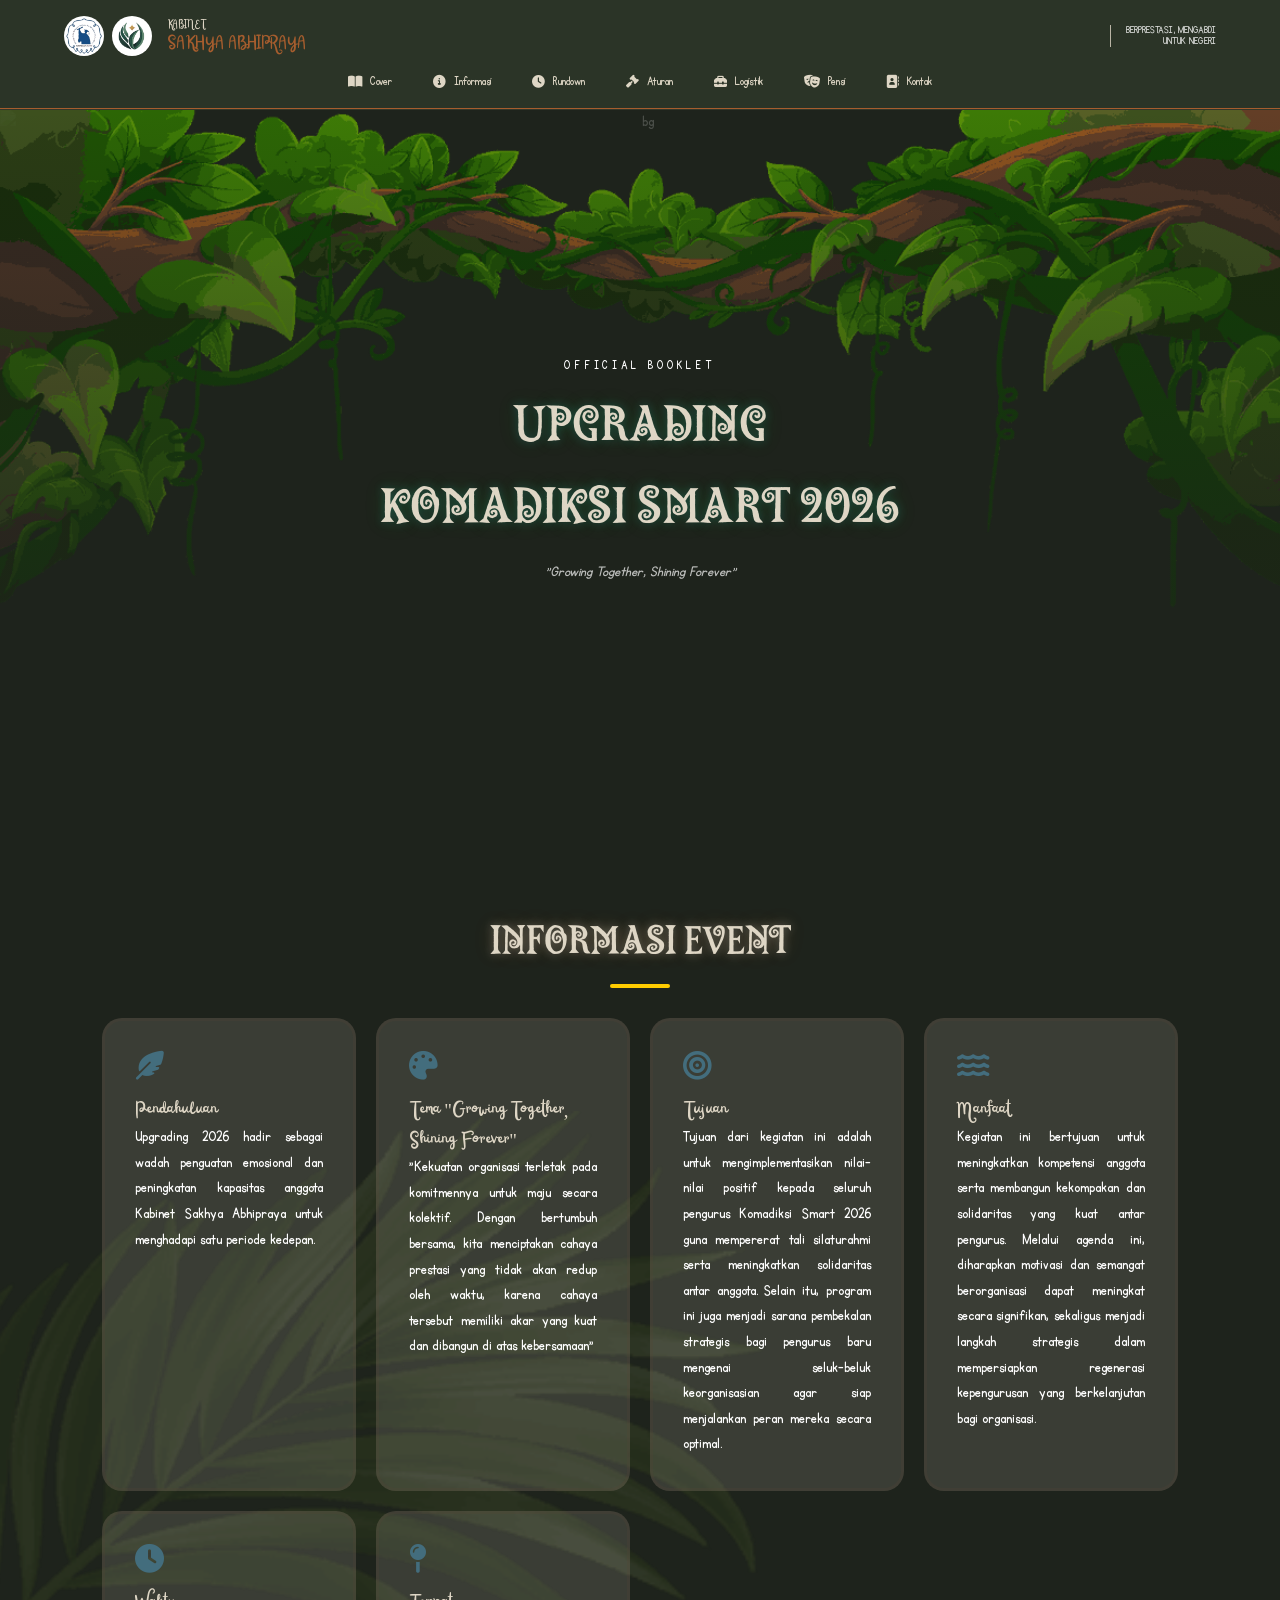
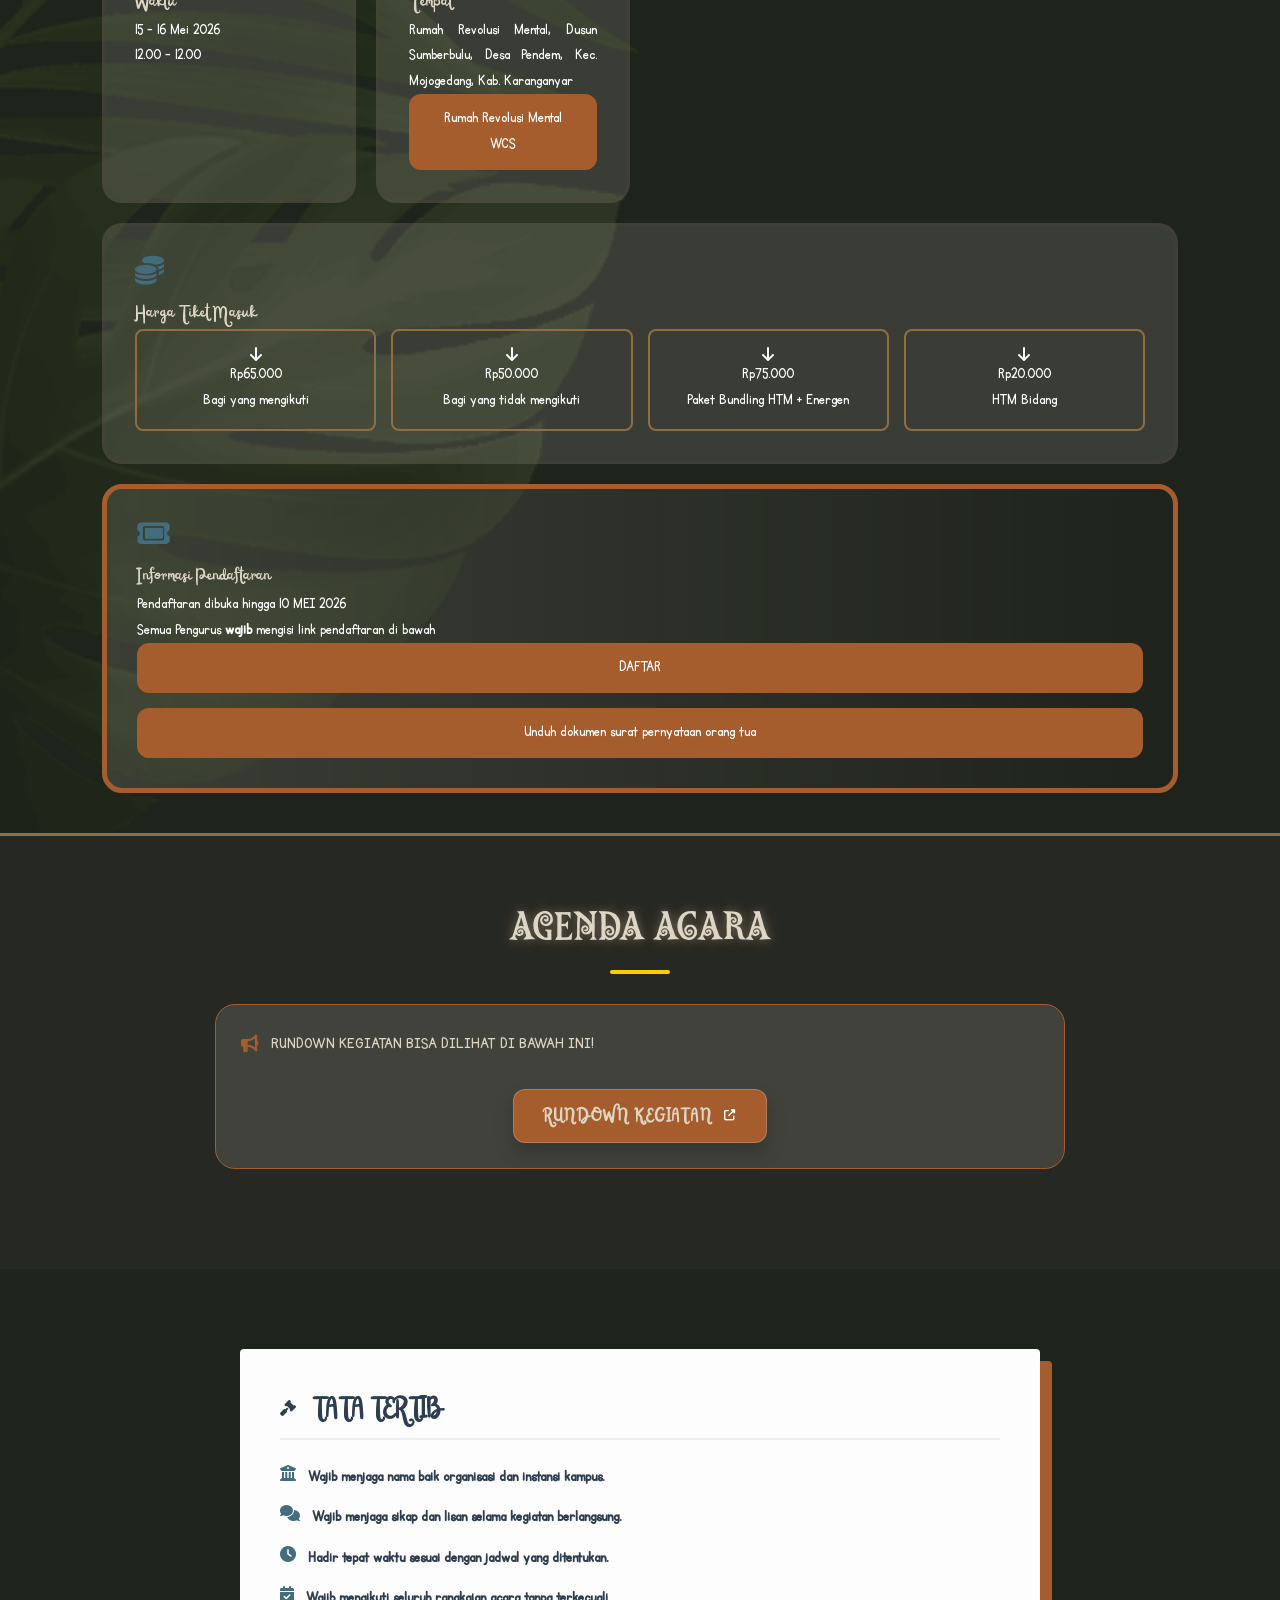
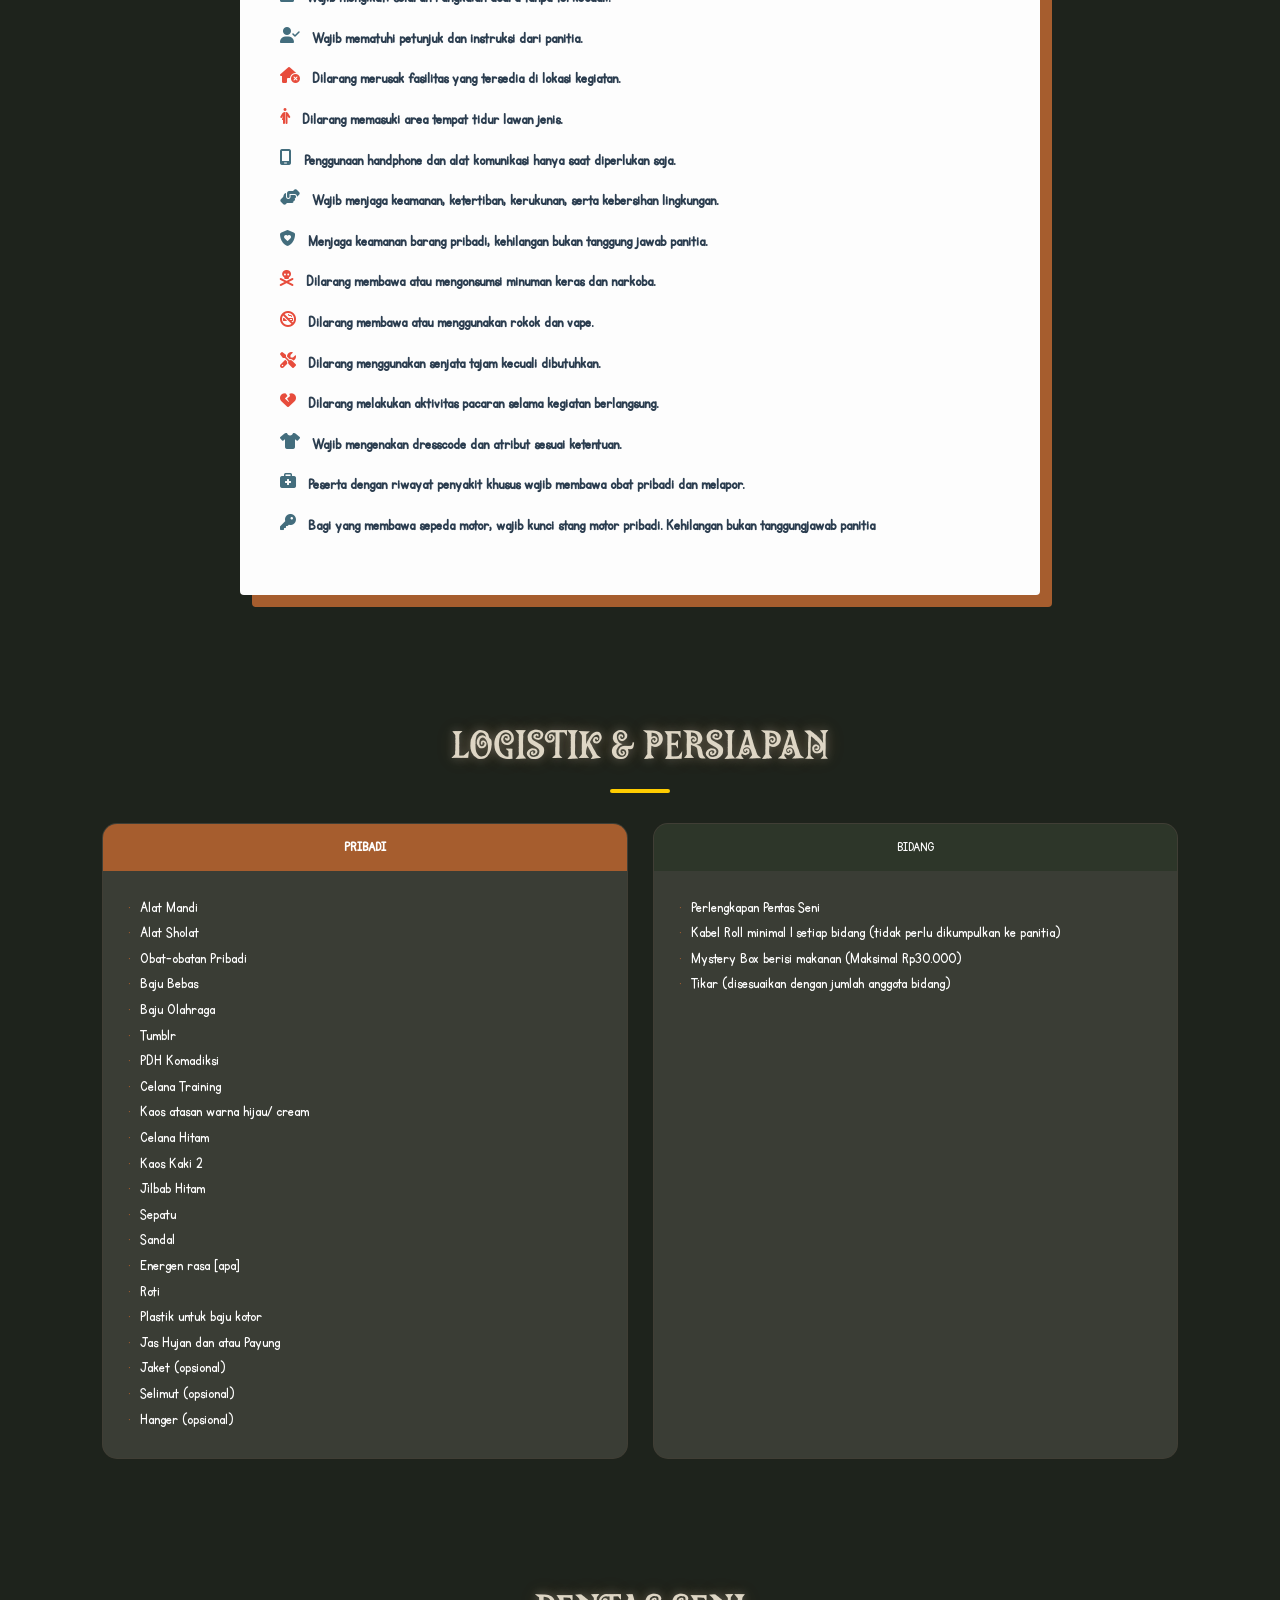
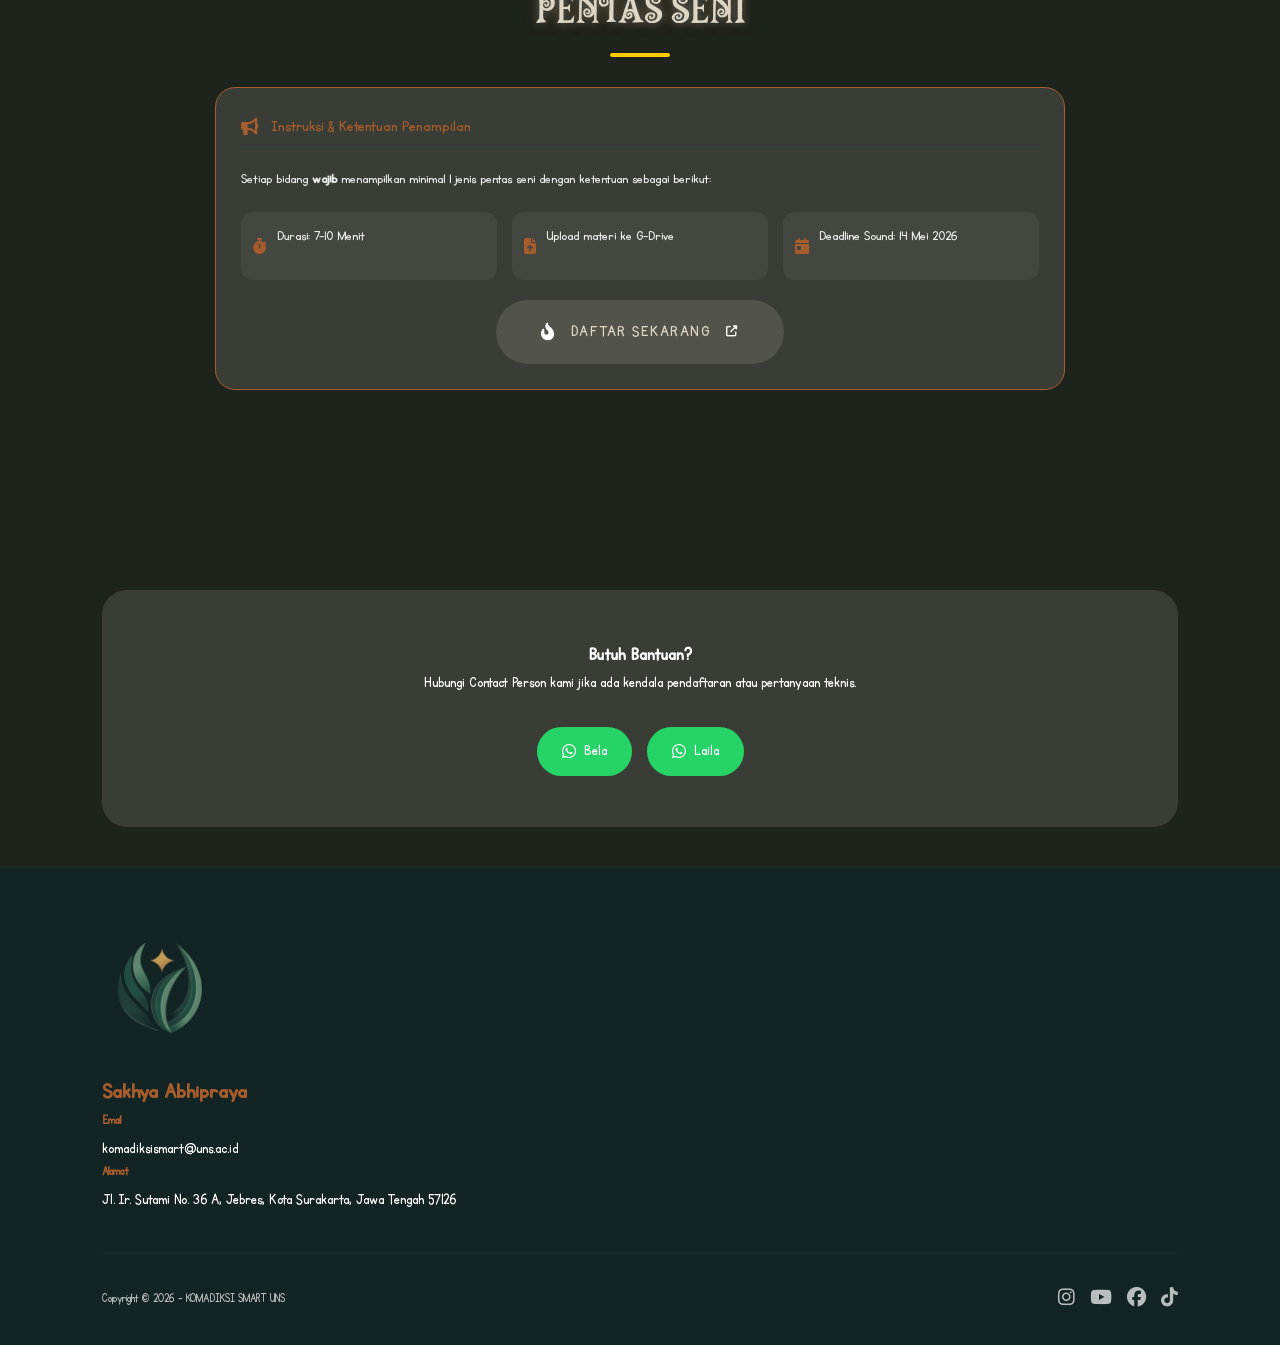
==== index.html @ c7251cd5 "fix flex" ====
<!DOCTYPE html>
<html lang="en">
<head>
    <meta charset="UTF-8">
    <meta name="viewport" content="width=device-width, initial-scale=1.0">
    <title>Upgrading Komadiksi 2026</title>
    <link rel="icon" type="image/png" href="img/SAKHYA PNG.png">
    <link rel="stylesheet" href="css/style.css">
    <link rel="stylesheet" href="https://cdnjs.cloudflare.com/ajax/libs/font-awesome/6.4.0/css/all.min.css">
</head>

<body>
<!-- NAVBAR -->
    <header class="navbar">
    <!-- HEADER -->
        <div class="header-container">
            <div class="brand-section">
                <div class="logos">
                    <img src="img/Logo_Komadiksi.png" alt="UNS" class="img-logo">
                    <img src="img/SAKHYA PNG.png" alt="Sakhya Abhipraya" class="img-logo">
                </div>
                <div class="brand-text">
                    <span class="label">KABINET</span>
                    <span class="kabinet-name">SAKHYA ABHIPRAYA</span>
                </div>
            </div>
            <div class="motto-section">
                BERPRESTASI, MENGABDI<br>UNTUK NEGERI
            </div>
        </div>
    <!-- SCROLLBAR -->
        <nav class="sub-menu">
            <div class="menu-container">
                <a href="#hero" class="menu-item"><i class="fa-solid fa-book-open"></i> <span>Cover</span></a>
                <a href="#tentang" class="menu-item"><i class="fa-solid fa-circle-info"></i> <span>Informasi</span></a>
                <a href="#rundown" class="menu-item"><i class="fa-solid fa-clock"></i> <span>Rundown</span></a>
                <a href="#tata-tertib" class="menu-item"><i class="fa-solid fa-gavel"></i> <span>Aturan</span></a>
                <a href="#perlengkapan" class="menu-item"><i class="fa-solid fa-toolbox"></i> <span>Logistik</span></a>
                <a href="#pentas-seni" class="menu-item"><i class="fa-solid fa-masks-theater"></i> <span>Pensi</span></a>
                <a href="#kontak" class="menu-item"><i class="fa-solid fa-address-book"></i> <span>Kontak</span></a>
            </div>
        </nav>
    </header>
<!-- MAIN -->
<main>
    <section id="hero" class="hero-section">
        <div class="hero-overlay"></div>
        <div class="element">
            <img src="img/download.png" alt="bg" class="hero-background">
            <img src="img/download-1.png" alt="bg" class="hero-background-pc">
            <img src="img/jungle_leaf.png" alt="Background" class="hero-bg leaf">
            <img src="img/bush.png" alt="Background" class="hero-bg bush-1">
            <img src="img/bush.png" alt="Background" class="hero-bg bush-2">
            <img src="img/leaf.png" alt="Background" class="hero-bg leaf-2">
            <img src="img/leaf.png" alt="Background" class="hero-bg leaf-3">
            <img src="img/red_mushroom.png" alt="Background" class="hero-bg mushroom-1">
            <img src="img/rock.png" alt="Background" class="hero-bg rock-1">
        </div>
        <div class="hero-text reveal">
            <p class="booklet-label">OFFICIAL BOOKLET</p>
            <h1><span class="highlight">UPGRADING</span><br>KOMADIKSI SMART 2026</h1>
            <p class="subtitle">"Growing Together, Shining Forever"</p>
        </div>
    </section>
        
        <section id="tentang" class="content-section reveal">
            <div class="content-element" >
                <img src="img/jungle_leaf.png" alt="Background" class="content-bg-leaf">
                <img src="img/leaf.png" alt="Background" class="content-bg">
                <img src="img/red_mushroom.png" alt="Background" class="content-bg-mushroom">
                <img src="img/bush.png" alt="Background" class="content-bg-bush-1">
                <img src="img/leaf_2.png" alt="Background" class="content-bg-leaf-2">
                <img src="img/bush.png" alt="Background" class="content-bg-bush-2">
                <img src="img/rock.png" alt="Background" class="content-bg-rock">
            </div>

            <div class="section-title">
                <h2>INFORMASI EVENT</h2>
                <div class="underline"></div>
            </div>
                    <div class="info-grid">
                        <div class="info-card reveal">
                            <i class="fa-solid fa-feather-pointed gold-icon"></i>
                            <h3>Pendahuluan</h3>
                            <p>Upgrading 2026 hadir sebagai wadah penguatan emosional dan peningkatan kapasitas anggota Kabinet Sakhya Abhipraya untuk menghadapi satu periode kedepan.</p>
                        </div>
                
                        <div class="info-card reveal">
                            <i class="fa-solid fa-palette gold-icon"></i>
                            <h3>Tema "Growing Together, Shining Forever"</h3>
                            <p>"Kekuatan organisasi terletak pada komitmennya untuk maju secara kolektif. Dengan bertumbuh bersama, kita menciptakan cahaya prestasi yang tidak akan redup oleh waktu, karena cahaya tersebut memiliki akar yang kuat dan dibangun di atas kebersamaan"</p>
                        </div>
                        <div class="info-card reveal">
                            <i class="fa-solid fa-bullseye gold-icon"></i>
                            <h3>Tujuan</h3>
                            <p>Tujuan dari kegiatan ini adalah untuk mengimplementasikan nilai-nilai positif kepada seluruh pengurus Komadiksi Smart 2026 guna mempererat tali silaturahmi serta meningkatkan solidaritas antar anggota. Selain itu, program ini juga menjadi sarana pembekalan strategis bagi pengurus baru mengenai seluk-beluk keorganisasian agar siap menjalankan peran mereka secara optimal.</p>
                        </div>
                        <div class="info-card reveal">
                            <i class="fa-solid fa-water gold-icon"></i>
                            <h3>Manfaat</h3>
                            <p>Kegiatan ini bertujuan untuk meningkatkan kompetensi anggota serta membangun kekompakan dan solidaritas yang kuat antar pengurus. Melalui agenda ini, diharapkan motivasi dan semangat berorganisasi dapat meningkat secara signifikan, sekaligus menjadi langkah strategis dalam mempersiapkan regenerasi kepengurusan yang berkelanjutan bagi organisasi.</p>
                        </div>
                        <div class="info-card reveal">
                            <div>
                                <i class="fa-solid fa-clock gold-icon"></i>
                                <h3>Waktu</h3>
                                <p>15 - 16 Mei 2026<br>12.00 - 12.00</p>
                            </div>
                        </div>
                        <div class="info-card reveal">
                                <i class="fa-solid fa-map-pin gold-icon"></i>
                                <h3>Tempat</h3>
                                <p>Rumah Revolusi Mental, Dusun Sumberbulu, Desa Pendem, Kec. Mojogedang, Kab. Karanganyar</p>
                                <a href="https://maps.app.goo.gl/DKRZ9A3sSgviP1bx6"  class="btn-action-small">Rumah Revolusi Mental WCS</a>
                        </div>
                        <div class="info-card full-width reveal">
                            <i class="fa-solid fa-coins gold-icon"></i>
                            <h3>Harga Tiket Masuk</h3>
                            <div class="sidebar-htm">
                                <div class="n-htm">
                                    <i class="fa-solid fa-arrow-down"></i>
                                    <p>Rp65.000</p>
                                    <p>Bagi yang mengikuti</p>
                                </div>
                                <div class="n-htm">
                                    <i class="fa-solid fa-arrow-down"></i>
                                    <p>Rp50.000</p>
                                    <p>Bagi yang tidak mengikuti</p>
                                </div>
                                <div class="n-htm">
                                    <i class="fa-solid fa-arrow-down"></i>
                                    <p>Rp75.000</p>
                                    <p>Paket Bundling HTM + Energen</p>
                                </div>
                                <div class="n-htm">
                                    <i class="fa-solid fa-arrow-down"></i>
                                    <p>Rp20.000</p>
                                    <p>HTM Bidang</p>
                                </div>
                            </div>
                        </div>
        
                        <div class="ticket-card info-card full-width reveal">
                            <div class="ticket-content-collumn">
                                <div class="n-items">
                                    <div class="item-content">
                                        <i class="fa-solid fa-ticket gold-icon"></i>
                                        <h3>Informasi Pendaftaran</h3>
                                    </div>
                                    <p>Pendaftaran dibuka hingga 10 MEI 2026<br>Semua Pengurus <strong>wajib</strong> mengisi link pendaftaran di bawah</p>
                                </div>
                                <div class="ticket-btn">
                                    <a href="https://forms.gle/Y3BvnCs7o3F5cPPj6" class="btn-action-small">DAFTAR</a>
                                    <a href="#" class="btn-action-small">Unduh dokumen surat pernyataan orang tua</a>
                                </div>
                            </div>
                        </div>
                    </div>
                </div>
        </section>
    
        <section id="rundown" class="rundown-section reveal">
            <div class="overlay-rundown"></div>
            <div class="section-title">
                <h2>AGENDA ACARA</h2>
                <div class="underline"></div>
            </div>
            <div class="notice-body">
                <div class="pensi-notice reveal">
                    <div class="notice-header">
                <i class="fa-solid fa-bullhorn"></i>
                <span>RUNDOWN KEGIATAN BISA DILIHAT DI BAWAH INI!</span>
            </div>
            <div class="notice-body">
                <div class="notice-grid-rundown">
                    <div class="rd-items">
                        <a href="rundown.html" class="btn-rd">
                            <span>RUNDOWN KEGIATAN</span>
                            <i class="fa-solid fa-up-right-from-square" style="font-size: 0.7rem;"></i>
                        </a>
                    </div>
                </div>
                </div>
            </div>
        </section>

        <section id="tata-tertib" class="content-section reveal">
            <div class="paper-block">
                <div class="paper-header">
                    <i class="fa-solid fa-gavel"></i>
                    <h2>TATA TERTIB</h2>
                </div>
                    <ul class="rules-list">
                        <li><i class="fa-solid fa-building-columns color-gold"></i> Wajib menjaga nama baik organisasi dan instansi kampus.</li>
                        <li><i class="fa-solid fa-comments color-gold"></i> Wajib menjaga sikap dan lisan selama kegiatan berlangsung.</li>
                        <li><i class="fa-solid fa-clock color-gold"></i> Hadir tepat waktu sesuai dengan jadwal yang ditentukan.</li>
                        <li><i class="fa-solid fa-calendar-check color-gold"></i> Wajib mengikuti seluruh rangkaian acara tanpa terkecuali.</li>
                        <li><i class="fa-solid fa-user-check color-gold"></i> Wajib mematuhi petunjuk dan instruksi dari panitia.</li>
                        <li><i class="fa-solid fa-house-circle-xmark color-red"></i> Dilarang merusak fasilitas yang tersedia di lokasi kegiatan.</li>
                        <li><i class="fa-solid fa-person-half-dress color-red"></i> Dilarang memasuki area tempat tidur lawan jenis.</li>
                        <li><i class="fa-solid fa-mobile-screen color-gold"></i> Penggunaan handphone dan alat komunikasi hanya saat diperlukan saja.</li>
                        <li><i class="fa-solid fa-handshake-angle color-gold"></i> Wajib menjaga keamanan, ketertiban, kerukunan, serta kebersihan lingkungan.</li>
                        <li><i class="fa-solid fa-shield-heart color-gold"></i> Menjaga keamanan barang pribadi, kehilangan bukan tanggung jawab panitia.</li>
                        <li><i class="fa-solid fa-skull-crossbones color-red"></i> Dilarang membawa atau mengonsumsi minuman keras dan narkoba.</li>
                        <li><i class="fa-solid fa-smoking-ban color-red"></i> Dilarang membawa atau menggunakan rokok dan vape.</li>
                        <li><i class="fa-solid fa-screwdriver-wrench color-red"></i> Dilarang menggunakan senjata tajam kecuali dibutuhkan.</li>
                        <li><i class="fa-solid fa-heart-crack color-red"></i> Dilarang melakukan aktivitas pacaran selama kegiatan berlangsung.</li>
                        <li><i class="fa-solid fa-shirt color-gold"></i> Wajib mengenakan dresscode dan atribut sesuai ketentuan.</li>
                        <li><i class="fa-solid fa-briefcase-medical color-gold"></i> Peserta dengan riwayat penyakit khusus wajib membawa obat pribadi dan melapor.</li>
                        <li><i class="fa-solid fa-key color-gold"></i> Bagi yang membawa sepeda motor, wajib kunci stang motor pribadi. Kehilangan bukan tanggungjawab panitia</li>
                    </ul>
                </div>
            </div>
        </section>
        
        <section id="perlengkapan" class="content-section reveal">
            <div class="section-title">
                <h2>LOGISTIK & PERSIAPAN</h2>
                <div class="underline"></div>
            </div>
                <div class="lock-content">
                    <div class="gear-grid">
                        <div class="gear-card reveal-left">
                            <div class="gear-tag private">PRIBADI</div>
                            <ul>
                                <li>Alat Mandi</li>
                                <li>Alat Sholat</li>
                                <li>Obat-obatan Pribadi</li>
                                <li>Baju Bebas</li>
                                <li>Baju Olahraga</li>
                                <li>Tumblr</li>
                                <li>PDH Komadiksi</li>
                                <li>Celana Training</li>
                                <li>Kaos atasan warna hijau/ cream</li>
                                <li>Celana Hitam</li>
                                <li>Kaos Kaki 2</li>
                                <li>Jilbab Hitam</li>
                                <li>Sepatu</li>
                                <li>Sandal</li>
                                <li>Energen rasa [apa]</li>
                                <li>Roti</li>
                                <li>Plastik untuk baju kotor</li>
                                <li>Jas Hujan dan atau Payung</li>
                                <li>Jaket (opsional)</li>
                                <li>Selimut (opsional)</li>
                                <li>Hanger (opsional)</li>
                            </ul>
                        </div>
                        <div class="gear-card reveal-right">
                            <div class="gear-tag field">BIDANG</div>
                            <ul>
                                <li>Perlengkapan Pentas Seni</li>
                                <li>Kabel Roll minimal 1 setiap bidang (tidak perlu dikumpulkan ke panitia)</li>
                                <li>Mystery Box berisi makanan (Maksimal Rp30.000)</li>
                                <li>Tikar (disesuaikan dengan jumlah anggota bidang)</li>
                            </ul>
                        </div>
                    </div>
                </div>
        </section>

        <section id="pentas-seni" class="pentas-seni reveal">
            <div class="section-title">
                <h2>PENTAS SENI</h2>
                <div class="underline"></div>
            </div>
            <div class="pensi-notice reveal">
            <div class="notice-header">
                <i class="fa-solid fa-bullhorn"></i>
                <span>Instruksi & Ketentuan Penampilan</span>
            </div>
            <div class="notice-body">
                <p>Setiap bidang <strong>wajib</strong> menampilkan minimal 1 jenis pentas seni dengan ketentuan sebagai berikut:</p>
                <div class="notice-grid">
                    <div class="n-item">
                        <i class="fa-solid fa-stopwatch"></i>
                        <p>Durasi: 7-10 Menit</p>
                    </div>
                    <div class="n-item">
                        <i class="fa-solid fa-file-arrow-up"></i>
                        <p>Upload materi ke G-Drive</p>
                    </div>
                    <div class="n-item">
                        <i class="fa-solid fa-calendar-day"></i>
                        <p>Deadline Sound: 14 Mei 2026</p>
                    </div>
                </div>
                <div class="slot">
                    <a href="pensi.html" class="btn-war">
                        <i class="fa-solid fa-fire-flame-curved"></i>
                        <span>DAFTAR SEKARANG</span>
                        <i class="fa-solid fa-up-right-from-square" style="font-size: 0.7rem;"></i>
                    </a>
                </div>
            </div>
        </div>
        </section>

        <section id="kontak" class="content-section reveal">
            <div class="contact-card-modern">
                <h3>Butuh Bantuan?</h3>
                <p>Hubungi Contact Person kami jika ada kendala pendaftaran atau pertanyaan teknis.</p>
                <div class="cp-group">
                    <a href="https://wa.me/6289527642600" class="cp-button"><i class="fa-brands fa-whatsapp"></i>Bela</a>
                    <a href="https://wa.me/6288232838474" class="cp-button"><i class="fa-brands fa-whatsapp"></i>Laila</a>
                </div>
            </div>
        </section>
    </main>

    <footer class="fatisda-footer">
        <div class="footer-top">
            <div class="footer-info">
                <div class="footer-brand">
                    <img src="img/SAKHYA PNG.png" alt="Logo" class="footer-logo">
                    <h2>Sakhya Abhipraya</h2>
                </div>
                <div class="footer-contact">
                    <div class="contact-item">
                        <h4>Email</h4>
                        <p>komadiksismart@uns.ac.id</p>
                    </div>
                    <div class="contact-item full-width">
                        <h4>Alamat</h4>
                        <p>Jl. Ir. Sutami No. 36 A, Jebres, Kota Surakarta, Jawa Tengah 57126</p>
                    </div>
                </div>
            </div>
            <div class="footer-map">
                <iframe src="https://www.google.com/maps/embed?pb=!1m18!1m12!1m3!1d3955.123456789!2d110.856!3d-7.558!2m3!1f0!2f0!3f0!3m2!1i1024!2i768!4f13.1!3m3!1m2!1s0x0%3A0x0!2zN8KwMzMnMjguOCJTIDExMMKwNTEnMjEuNiJF!5e0!3m2!1sen!2sid!4v123456789" width="100%" height="220" style="border:0;" allowfullscreen="" loading="lazy"></iframe>
            </div>
        </div>
        <div class="footer-bottom">
            <p>Copyright © 2026 - KOMADIKSI SMART UNS</p>
            <div class="social-links">
                <a href="https://www.instagram.com/komadiksismart/"><i class="fab fa-instagram"></i></a>
                <a href="https://www.youtube.com/@KOMADIKSISMARTUNS"><i class="fab fa-youtube"></i></a>
                <a href="https://web.facebook.com/komadiksiuns/?locale=id_ID&_rdc=1&_rdr#"><i class="fab fa-facebook"></i></a>
                <a href="https://www.tiktok.com/@komadiksiuns"><i class="fab fa-tiktok"></i></a>
            </div>
        </div>
    </footer>
    <script>
        document.addEventListener("DOMContentLoaded", function() {
            const observerOptions = { 
                threshold: 0.1,
                rootMargin: "0px 0px -100px 0px" // Animasi muncul sedikit sebelum elemen benar-benar terlihat
            };

            const observer = new IntersectionObserver((entries) => {
                entries.forEach(entry => {
                    if (entry.isIntersecting) {
                        entry.target.classList.add('active');
                    }
                });
            }, observerOptions);

            document.querySelectorAll('.reveal, .reveal-left, .reveal-right').forEach(el => {
                observer.observe(el);
            });

            const btnToggle = document.getElementById('toggle-rundown');
            const moreContent = document.getElementById('rundown-more');

            if (btnToggle && moreContent) {
                btnToggle.addEventListener('click', function() {
                    moreContent.classList.toggle('show');
                    this.classList.toggle('active');
                    const btnText = this.querySelector('span');
                    if (moreContent.classList.contains('show')) {
                        btnText.textContent = "Tampilkan Sedikit";
                    } else {
                        btnText.textContent = "Lihat Selengkapnya";
                    }
                });
            }

            document.querySelectorAll('.menu-item').forEach(anchor => {
                anchor.addEventListener('click', function(e) {
                    const href = this.getAttribute('href');
                    if (href.startsWith('#')) {
                        e.preventDefault();
                        const targetId = href.substring(1);
                        const targetElement = document.getElementById(targetId);
                        if (targetElement) {
                            window.scrollTo({
                                top: targetElement.offsetTop - 100,
                                behavior: 'smooth'
                            });
                        }
                    }
                });
            });

        });

        function startCountdowns() {
            // Ambil semua elemen yang punya class countdown-overlay
            const overlays = document.querySelectorAll('.countdown-overlay');

            overlays.forEach(overlay => {
                const targetDate = new Date(overlay.getAttribute('data-time')).getTime();
                const timerDisplay = overlay.querySelector('.timer-display');
                const content = overlay.parentElement.querySelector('.lock-content');

                const x = setInterval(function() {
                    const now = new Date().getTime();
                    const distance = targetDate - now;

                    // Perhitungan Waktu
                    const days = Math.floor(distance / (1000 * 60 * 60 * 24));
                    const hours = Math.floor((distance % (1000 * 60 * 60 * 24)) / (1000 * 60 * 60));
                    const minutes = Math.floor((distance % (1000 * 60 * 60)) / (1000 * 60));
                    const seconds = Math.floor((distance % (1000 * 60)) / 1000);

                    // Update tampilan teks
                    timerDisplay.innerHTML = `${days}h ${hours}j ${minutes}m ${seconds}d`;

                    // Jika waktu habis
                    if (distance < 0) {
                        clearInterval(x);
                        overlay.style.opacity = "0";
                        setTimeout(() => {
                            overlay.style.display = "none";
                            if(content) content.classList.remove('is-locked');
                        }, 500); // Efek transisi halus saat terbuka
                    }
                }, 1000);
            });
        }

        // Jalankan fungsi setelah halaman siap
        document.addEventListener('DOMContentLoaded', startCountdowns);
    </script>
</body>
</html>
---- css/style.css ----
/* --- GLOBAL STYLES --- */
@import url('https://fonts.googleapis.com/css2?family=Plus+Jakarta+Sans:wght@300;400;600;800&display=swap');

@font-face {
    font-family: 'Lambada';
    src: url('../font/Lambada/Lambada/Lambada.otf') format('opentype');
    font-weight: normal; font-style: normal; font-display: swap;
}
@font-face {
    font-family: 'Railey';
    src: url('../font/railey/Railey-PersonalUse.ttf') format('truetype');
    font-weight: normal; font-style: normal; font-display: swap;
}
@font-face {
    font-family: 'KG Primary';
    src: url('../font/kg_primary_penmanship/KGPrimaryPenmanship.ttf') format('truetype');
    font-weight: normal; font-style: normal; font-display: swap;
}

/* --- 2. GLOBAL VARIABLES --- */
:root {
    /* Colors from style.css */
    --primary: #2D3629;      
    --paper: #DED6C5;        
    --accent: #8E6E43;       
    --action: #436D7D;       
    --fire: #A65D2E;         
    --wood: #5C4033;         
    --dark: #1E231C;         
    --white: #ffffff;
    
    /* Typography */
    --font-heading: 'Railey', 'cursive';
    --font-logo: 'Lambada', serif;
    --font-body: 'KG Primary', sans-serif;
    
    /* Layout Patterns from style_1 */
    --glass: rgba(222, 214, 197, 0.15);
    --glass-border: rgba(92, 64, 51, 0.2);
    --hard-shadow: 4px 4px 0px rgba(0, 0, 0, 0.2);
    --transition: all 0.3s cubic-bezier(0.4, 0, 0.2, 1);
}

* { margin: 0; padding: 0; box-sizing: border-box; }
html { scroll-behavior: smooth; }
body {background-color: var(--dark);  color: var(--white); font-family: var(--font-body);  line-height: 1.6;  font-weight: normal; -webkit-font-smoothing: antialiased; -moz-osx-font-smoothing: grayscale;
}

/* --- NAVBAR --- */
.navbar { background: rgba(45, 54, 41, 0.95); backdrop-filter: blur(10px); border-bottom: 1px solid var(--glass-border); position: sticky; top: 0; z-index: 1000; }
.header-container { display: flex; justify-content: space-between; align-items: center; padding: 1rem 5%; padding-bottom: 0; }
.brand-section { display: flex; align-items: center; gap: 15px; }
.logos { display: flex; gap: 8px; }
.img-logo { height: 40px; border-radius: 50%; background: white; padding: 2px; }
.brand-text {display: flex; flex-direction: column; line-height: 1.3;}
.brand-text .label { font-size: 0.6rem; letter-spacing: 0px; color: var(--paper); display: block; font-family: var(--font-heading);}
.brand-text .kabinet-name { font-weight: normal; color: var(--fire); font-family: var(--font-heading);}
.motto-section { text-align: right; font-size: 0.7rem; border-left: 1px solid var(--paper); padding-left: 15px; opacity: 0.8; line-height: 1; }

/* SUB-MENU (SCROLLABLE CHIPS) */
.sub-menu { padding: 8px 0; border-bottom: 1px solid var(--fire) }
.menu-container { justify-content: center; display: flex; gap: 5px; overflow-x: auto; padding: 0 5%; scrollbar-width: none;}
.menu-container::-webkit-scrollbar { display: none; text-align: center; }
.menu-item { flex: 0 0 auto; text-decoration: none; color: var(--paper); font-size: 0.8rem; font-weight: normal; padding: 8px 18px; border-radius: 50px; display: flex; align-items: center; gap: 8px; transition: 0.3s; font-family: var(--font-body);}
.menu-item:hover {color: white; background-color: var(--action);}

/* --- RESPONSIVE FIX UNTUK MOBILE --- */
@media (max-width: 768px) {
    .header-container {padding: 0.5rem 4%;gap: 10px;}
    .img-logo {height: 30px;}
    .brand-text .label {font-size: 0.5rem; letter-spacing: 1px;}
    .brand-text .kabinet-name {font-size: 0.8rem;}
    .motto-section {font-size: 0.55rem; padding-left: 10px;}
    .sub-menu {padding: 5px 0;}
    .menu-item {padding: 6px 12px;font-size: 0.75rem;}
    .sub-menu {top: 20px;}
}


/* --- HERO --- */
.hero-section { height: 80vh; position: relative; display: flex; align-items: center; justify-content: center; text-align: center; overflow: hidden; }
.element { position: absolute; inset: 0; z-index: -6;}
.leaf { position: absolute; top: -0%; left: 0; width: 100%; height: 100%; object-fit: cover; object-position: center top; z-index: 1; opacity: 0.9; aspect-ratio: 9/16;}
.wood-1 {display: none;}
.bush-1 {display: none;}
.bush-2 {display: none;}
.leaf-2 {display: none;}
.leaf-3 {display: none;}
.wood-1 {display: none;}
.mushroom-1 {display: none;}
.rock-1 {display: none;}
.hero-background {display: none;}
.hero-background-pc {position: absolute; top: -0%; left: 0; width: 100%; height: 100%; object-fit: cover; object-position: center top; z-index: -100; opacity: 0.2;}
.hero-overlay { position: absolute; inset: 0; background: linear-gradient(to bottom, transparent, var(--dark) 100%); }
.booklet-label { color: var(--white); letter-spacing: 4px; font-size: 0.8rem; font-weight: normal;}
.hero-text h1 { font-size: 3.2rem; font-weight: normal; margin: 10px 0; font-family: var(--font-logo); color: var(--paper); text-shadow:  0 0 10px rgba(32, 165, 172, 0.3), 0 0 20px rgba(34, 158, 0, 0.2);  /* Cahaya luar warna emas */}
.highlight { color: var(--paper); }
.subtitle { font-style: italic; opacity: 0.7; }
@media (max-width: 768px) {
    .hero-text h1 { font-size: 1.2rem; font-weight: normal; margin: 10px 0; font-family: var(--font-logo); padding: 1rem; color: var(--paper); text-shadow:  0 0 10px rgba(32, 165, 172, 0.3), 0 0 20px rgba(34, 158, 0, 0.2); }
    .hero-bg { height: 40vh; top: 0%; }
    .hero-background-pc {opacity: 0%;}
    .hero-background { display: block; position: absolute; top: -0%; left: 0; width: 100%; height: 100%; object-fit: cover; object-position: center top; z-index: -100; opacity: 0.2;} 
    .bush-1 {display: block; position: absolute; left: 50%;top: 70%; width: 100%; height: auto; object-fit: cover; object-position: center bottom; z-index: -1; opacity: 0.9;}  
    .bush-2 {display: block; position: absolute; left: -50%;top: 60%; width: 100%; height: auto; object-fit: cover; object-position: center bottom; z-index: -1; opacity: 0.9;}  
    .leaf-2 {display: block; position: absolute; left: -50%;top: 20%; width: 100%; height: auto; object-fit: cover; object-position: center bottom; z-index: -1; opacity: 0.7;}  
    .leaf-3 {display: block; position: absolute; left: 50%;top: 30%; width: 100%; height: auto; object-fit: cover; object-position: center bottom; z-index: -1; opacity: 0.8; transform: scaleX(-1);}  
    .wood-1 {display: block; position: absolute; left: 50%;top: 30%; width: 100%; ; object-fit: cover; object-position: center bottom; z-index: 1; opacity: 1; transform: scaleX(-1) scale(2);}  
    .mushroom-1 {display: block; position: absolute; left: 30%; top: 70%; width: 100%;object-position: center bottom; z-index: 1; opacity: 1; transform: scaleX(-1) scale(0.3) ;}  
    .rock-1 {display: block; position: absolute; left: -20%;top: 66%; width: 100%; object-position: center bottom; z-index: -1; opacity: 1; transform: scaleX(-1) scale(0.3);}  
}

/* --- SECTIONS --- */
.content-section { padding: 80px 8% 40px; overflow: hidden;}
.section-title h2 { color: var(--paper); font-family: var(--font-logo); font-weight: normal; text-align: center; font-size: 2.5rem; margin-bottom: 10px; text-shadow:  0 0 10px rgba(255, 255, 255, 0.3), 0 0 20px rgba(223, 116, 9, 0.2)} 
.section-title {font-family: var(--font-logo); text-align: center; font-size: 1rem; margin-bottom: 10px; }   
.underline { width: 50px; height: 3px; background: var(--fire); margin: 10px auto; }

/* INFO GRID */
.content-bg {display: block; position: absolute; left: -50%;top: 40%; width: 100%; height: auto; object-fit: cover; object-position: center bottom; z-index: -1; opacity: 0.1;transform: scale(2);}
.content-bg-mushroom {display: none;}
.content-bg-bush-1 {display: none;}
.content-bg-rock {display: none;}
.content-bg-bush-2 {display: none;}
.content-bg-leaf {display: none;}
.content-bg-leaf-2 {display: none;}
.info-card p {text-align: justify;}
.info-grid h3 { color: var(--paper); font-family: var(--font-heading); font-weight: normal;}
.info-grid { display: grid; grid-template-columns: repeat(auto-fit, minmax(250px, 1fr)); gap: 20px; }
.info-card { background: var(--glass); padding: 30px; border-radius: 20px; border: 3px solid var(--glass-border); transition: 0.3s; }
.info-card:hover { border-color: var(--fire); transform: translateY(-5px); }
.gold-icon { color: var(--action); font-size: 1.8rem; margin-bottom: 15px; display: block; }
.ticket-card { background: linear-gradient(90deg, var(--glass), var(--dark)); border: 5px solid var(--fire); }
.ticket-content-value {margin-top: 2-px;}
.ticket-content { display: flex; justify-content: space-between; align-items: center; flex-wrap: wrap; gap: 20px; }
.ticket-btn {display: flex; flex-direction: column; gap: 15px;}
.full-width { grid-column: 1 / -1; }
.sidebar-htm {display: flex; flex-wrap: wrap; justify-content: center; gap: 15px; width: 100%;}
.n-htm {flex: 1 1 200px; display: flex; flex-direction: column; align-items: center; padding: 15px; border: 2px solid var(--accent); border-radius: 8px;}

@media (max-width: 768px) {
    .content-bg-leaf-2 {display: block; position: absolute; left: 0%;top: 3%; width: 100%; height: auto; object-fit: cover; object-position: center bottom; z-index: -1; opacity: 0.4; transform: scale(1.4) scaleX(-1);}
    .content-bg {transform: scale(3); top: 30%;}
    .content-bg-bush-2 {display: block; position: absolute; left: -30%;top: 74%; width: 100%; ; object-fit: cover; object-position: center bottom; z-index: -1; opacity: 0.2; transform: scaleX(1) scale(1.5);}
    .content-bg-bush-1 {display: block; position: absolute; left: 30%;top: 90%; width: 100%; ; object-fit: cover; object-position: center bottom; z-index: -1; opacity: 0.2; transform: scaleX(-1) scale(1.5);}
    .content-bg-mushroom {display: block; position: absolute; left: 40%;top: 60%; width: 100%; ; object-fit: cover; object-position: center bottom; z-index: -1; opacity: 0.1; transform: scaleX(-1) scale(1.5);}
}

/* Class saat aktif (dibuka via JS) */
.rundown-extended.show {max-height: 1500px; opacity: 1;}
.expand-btn-container {text-align: center; margin-top: 20px; position: relative; z-index: 5;}
.btn-expand {background: var(--glass); border: 1px solid var(--white); color: var(--white); padding: 10px 25px; border-radius: 50px; cursor: pointer; font-weight: 700; display: inline-flex; align-items: center; gap: 10px; transition: 0.3s;}
.btn-expand:hover {background: var(--fire);color: white; border-color: var(--fire);}

/* Sembunyikan konten tambahan */
.rundown-extended {max-height: 0; overflow: visible; max-height: 0.6s cubic-bezier(0.4, 0, 0.2, 1); opacity: 0;}

/* Animasi Ikon saat Terbuka */
.btn-expand i {transition: transform 0.4s;}
.btn-expand.active i {transform: rotate(180deg);}
.rundown-section { padding: 60px 8%; background:rgba(69, 65, 65, 0.2); border-top: 3px solid var(--accent); }
.timeline-wrapper { position: relative; max-width: 1500px; margin: 0 auto; padding-left: 30px; }
.timeline-wrapper::before { content: ''; position: absolute; left: 30px; top: 0; bottom: 0; width: 2px; background: var(--glass-border); }
.timeline-item { position: relative; padding-left: 4%; margin-bottom: 30px; }
.timeline-dot { position: absolute; left: -6px; top: 8px; width: 14px; height: 14px; background: var(--fire); border-radius: 50%; z-index: 2; border: 3px solid var(--dark);}
.timeline-content { background: var(--glass); padding: 20px; border-radius: 15px; border: 1px solid var(--glass-border); }
.time-tag { font-size: 0.75rem; background: var(--primary); padding: 4px 10px; border-radius: 5px; color: var(--paper); font-weight: normal; }
.dc { font-size: 0.75rem; background: var(--dark); padding: 4px 10px; border-radius: 5px; color: var(--paper); font-weight: normal; }
.pulse { box-shadow: 0 0 0 0 rgba(145, 133, 90, 0.7); animation: pulse 1.5s infinite; }
@keyframes pulse { 0% { box-shadow: 0 0 0 0 rgba(145, 133, 90, 0.7); } 70% { box-shadow: 0 0 0 10px rgba(145, 133, 90, 0); } 100% { box-shadow: 0 0 0 0 rgba(145, 133, 90, 0); } }

/* TATA TERTIB (PAPER STYLE) */
.paper-block { background: #fdfdfd; color: #2c3e50; padding: 40px; border-radius: 4px; box-shadow: 12px 12px 0px var(--fire); max-width: 800px; margin: 0 auto; }
.paper-header { display: flex; align-items: center; gap: 15px; border-bottom: 2px solid #eee; margin-bottom: 25px; padding-bottom: 10px; font-family: var(--font-heading);}
.rules-list { list-style: none; padding-left: 0; }
.rules-list li { margin-bottom: 15px; display: flex; gap: 12px; font-weight: 600; }
.color-gold { color: var(--action); }
.color-red { color: #e74c3c; }


/* PERLENGKAPAN */
.gear-grid { display: grid; grid-template-columns: 1fr 1fr; gap: 25px; }
.gear-card { background: var(--glass); border-radius: 15px; overflow: hidden; border: 1px solid var(--glass-border); }
.gear-tag { padding: 12px; text-align: center; font-weight: normal; font-size: 0.9rem; }
.private { background: var(--fire); color: white; font-weight: 900; }
.field { background: var(--primary); color: white; }
.gear-card ul { padding: 25px; list-style: none; }
.gear-card li::before { content: "•"; color: var(--fire); margin-right: 10px; font-weight: normal; }


/* PENSI (BENTO) */
.pentas-seni { padding: 80px 8%; }
.bento-grid { display: grid; grid-template-columns: repeat(auto-fit, minmax(280px, 1fr)); gap: 20px; }
.bento-item { background: var(--glass); backdrop-filter: blur(10px); border: 1px solid var(--glass-border); border-radius: 24px; padding: 30px; display: flex; flex-direction: column; justify-content: space-between; transition: 0.4s; }
.bento-item:hover { transform: translateY(-10px); border-color: var(--fire); background: rgba(255,255,255,0.12); }
.item-info h3 { font-size: 0.8rem; color: var(--paper); margin-bottom: 5px; }
.item-info h4 { font-size: 1.8rem; margin-bottom: 20px; }
.btn-action-small { background: var(--fire); color: white; text-decoration: none; padding: 12px 25px; border-radius: 12px; font-weight: normal; text-align: center; transition: 0.3s; display: inline-block; width: 100%;}
.btn-action-small:hover { background: white; color: var(--primary)}

/* --- PENSI NOTICE STYLING --- */
.pensi-notice {background: var(--glass); border: 1px solid var(--fire); border-radius: 20px; padding: 25px; margin: 0 auto 40px; max-width: 850px; text-align: left; backdrop-filter: blur(10px); }
.notice-header { display: flex; align-items: center; gap: 12px; color: var(--fire); font-weight: normal; font-size: 1.1rem; margin-bottom: 15px; border-bottom: 1px solid var(--glass-border); padding-bottom: 10px; }
.notice-body p {font-size: 0.95rem;margin-bottom: 20px; opacity: 0.9;}
.notice-body span {color: var(--paper);}
.notice-grid {display: grid; grid-template-columns: repeat(auto-fit, minmax(200px, 1fr)); gap: 15px; margin-bottom: 20px;}
.n-item { display: flex; align-items: center; gap: 10px; background: rgba(255, 255, 255, 0.05); padding: 12px; border-radius: 12px;}
.n-item i {color: var(--fire);}
.notice-footer {font-size: 0.85rem !important; font-style: italic; color: var(--paper); margin-bottom: 0 !important;}

/* Responsif Mobile */
@media (max-width: 600px) {
    .pensi-notice {padding: 20px;}
    .notice-grid {grid-template-columns: 1fr;}
}

/* --- MODERN & AGRESSIVE WAR SLOT BUTTON --- */
.expand-btn-container {text-align: center; padding: 30px 0; margin: 20px auto; position: relative; z-index: 5;}
.slot {display: flex; justify-content: center}
/* Tombol Call to Action Utama */
.btn-war { background: var(--glass); background-size: 200% auto; /* Untuk animasi gradasi jalan */ color: white; text-decoration: none; padding: 18px 45px; border-radius: 50px; font-weight: normal; display: inline-flex; align-items: center; gap: 15px; font-size: 1.1rem; text-transform: uppercase; letter-spacing: 1.5px}
.btn-war:hover { background: var(--fire);color: white; border-color: var(--fire);}

/* CONTACT */
.contact-card-modern { background: var(--glass); border: 1px solid var(--glass-border); border-radius: 25px; padding: 50px; text-align: center; }
.cp-group { display: flex; justify-content: center; gap: 15px; margin-top: 30px; flex-wrap: wrap; }
.cp-button { background: #25d366; color: white; text-decoration: none; padding: 12px 25px; border-radius: 50px; font-weight: normal; transition: 0.3s; display: flex; align-items: center; gap: 8px; }
.cp-button:hover { transform: scale(1.05); box-shadow: 0 5px 15px rgba(37,211,102,0.3); }

/* FOOTER */
.fatisda-footer { background: #122423; padding: 60px 8% 30px; border-top: 1px solid var(--glass-border); }
.footer-top { display: grid; grid-template-columns: 1.2fr 1fr; gap: 50px; margin-bottom: 40px; }
.footer-brand .footer-logo { height: 120px; margin-bottom: 15px; }
.footer-brand h2 { color: var(--fire); }
.footer-contact h4 { color: var(--fire); font-size: 0.8rem; margin-bottom: 5px; }
.footer-map iframe { border-radius: 15px; opacity: 0.8; }
.footer-bottom { border-top: 1px solid var(--glass-border); padding-top: 30px; display: flex; justify-content: space-between; align-items: center; font-size: 0.8rem; opacity: 0.7; }
.social-links { display: flex; gap: 15px; font-size: 1.2rem; }
.social-links a { color: white; }

/* ANIMATION CLASSES */
.reveal { opacity: 0; transform: translateY(30px); transition: 0.3s all ease; }
.reveal-left { opacity: 0; transform: translateX(-30px); transition: 1s all ease; }
.reveal-right { opacity: 0; transform: translateX(30px); transition: 1s all ease; }
.active { opacity: 1; transform: translate(0); }

@media (max-width: 768px) {
    .hero-text h1 { font-size: 2.2rem; }
    .footer-top, .gear-grid { grid-template-columns: 1fr; }
    .footer-bottom { flex-direction: column; gap: 20px; text-align: center; }
}

/* Container pembungkus agar konten di belakangnya bisa blur */
.lock-wrapper {
    overflow: hidden;
    border-radius: 20px;
}

/* Overlay Penutup */

.countdown-overlay {
    position: absolute;
    top: 0;
    left: 0;
    width: 100%;
    height: 100%;
    background:rgba(92, 64, 51, 0.2);
    backdrop-filter: blur(40px);
    opacity: 100%;
    border: var(--fire) solid 3px;
    border-radius: 20px;
    display: flex;
    flex-direction: column;
    justify-content: center;
    align-items: center;
    z-index: 100;
    color: var(--paper);
}

.lock-icon {
    font-size: 3rem;
    color: var(--fire);
    margin-bottom: 15px;
}

.timer-display {
    font-family: var(--font-logo); /* Gunakan font Lambada */
    font-size: 2.5rem;
    color: var(--paper);
    text-shadow: 0 0 50px var(--dark);
    letter-spacing: 2px;
}

/* Efek saat konten masih terkunci */
/* 
.lock-content.is-locked {
    pointer-events: none;
    user-select: none;
}

.lock-wrapper.is-locked {
    height: 300px; 
    overflow: hidden;
    display: flex;
    align-items: center;
    justify-content: center;
} */

/* Saat kunci terbuka (lewat JavaScript) */

/* .lock-wrapper:not(.is-locked) {
    height: auto;
    padding-bottom: 50px;
}*/
/* Container Utama */
.notice-grid-rundown {
    display: flex;
    justify-content: center;
    margin-top: 20px;
}

/* Base Style Tombol Rundown */
.btn-rd {
    position: relative;
    display: inline-flex;
    align-items: center;
    gap: 12px;
    padding: 14px 30px;
    
    /* Background: Biru khas Komadiksi dengan gradasi halus */
    background: var(--fire);
    color: #ffffff !important;
    
    text-decoration: none;
    font-family: var(--font-heading);
    font-weight: 600;
    font-size: 0.95rem;
    letter-spacing: 1.2px;
    text-transform: uppercase;
    
    border-radius: 12px; /* Border sedikit kotak tapi tumpul (Modern Look) */
    border: 1px solid rgba(255, 255, 255, 0.2);
    
    /* Efek Bayangan */
    box-shadow: 0 10px 20px rgba(0, 0, 0, 0.2);
    transition: all 0.4s cubic-bezier(0.175, 0.885, 0.32, 1.275);
    overflow: hidden;
    cursor: pointer;
}

/* Efek "Glow" di belakang tombol */
.btn-rd::before {
    content: '';
    position: absolute;
    top: 0;
    left: -100%;
    width: 100%;
    height: 100%;
    background: var(--white);
    transition: 0.5s;
}

/* Hover State */
.btn-rd:hover {
    transform: translateY(-5px) scale(1.02);

    box-shadow: 0 15px 30px rgba(10, 56, 9, 0.4);
    border-color: var(--paper); /* Aksen Kuning saat hover */
    color: var(--action) !important;
}

.btn-rd:hover::before {
    left: 100%;
}

/* Animasi Ikon */
.btn-rd i {
    font-size: 0.85rem;
    transition: transform 0.3s ease;
}

.btn-rd:hover i {
    transform: translate(3px, -3px); /* Ikon melompat keluar */
}

/* Aktif/Klik */
.btn-rd:active {
    transform: translateY(0) scale(0.98);
}

.underline {
    width: 60px;
    height: 4px;
    background: #ffcc00;
    margin: 0 auto 30px;
    border-radius: 2px;
}
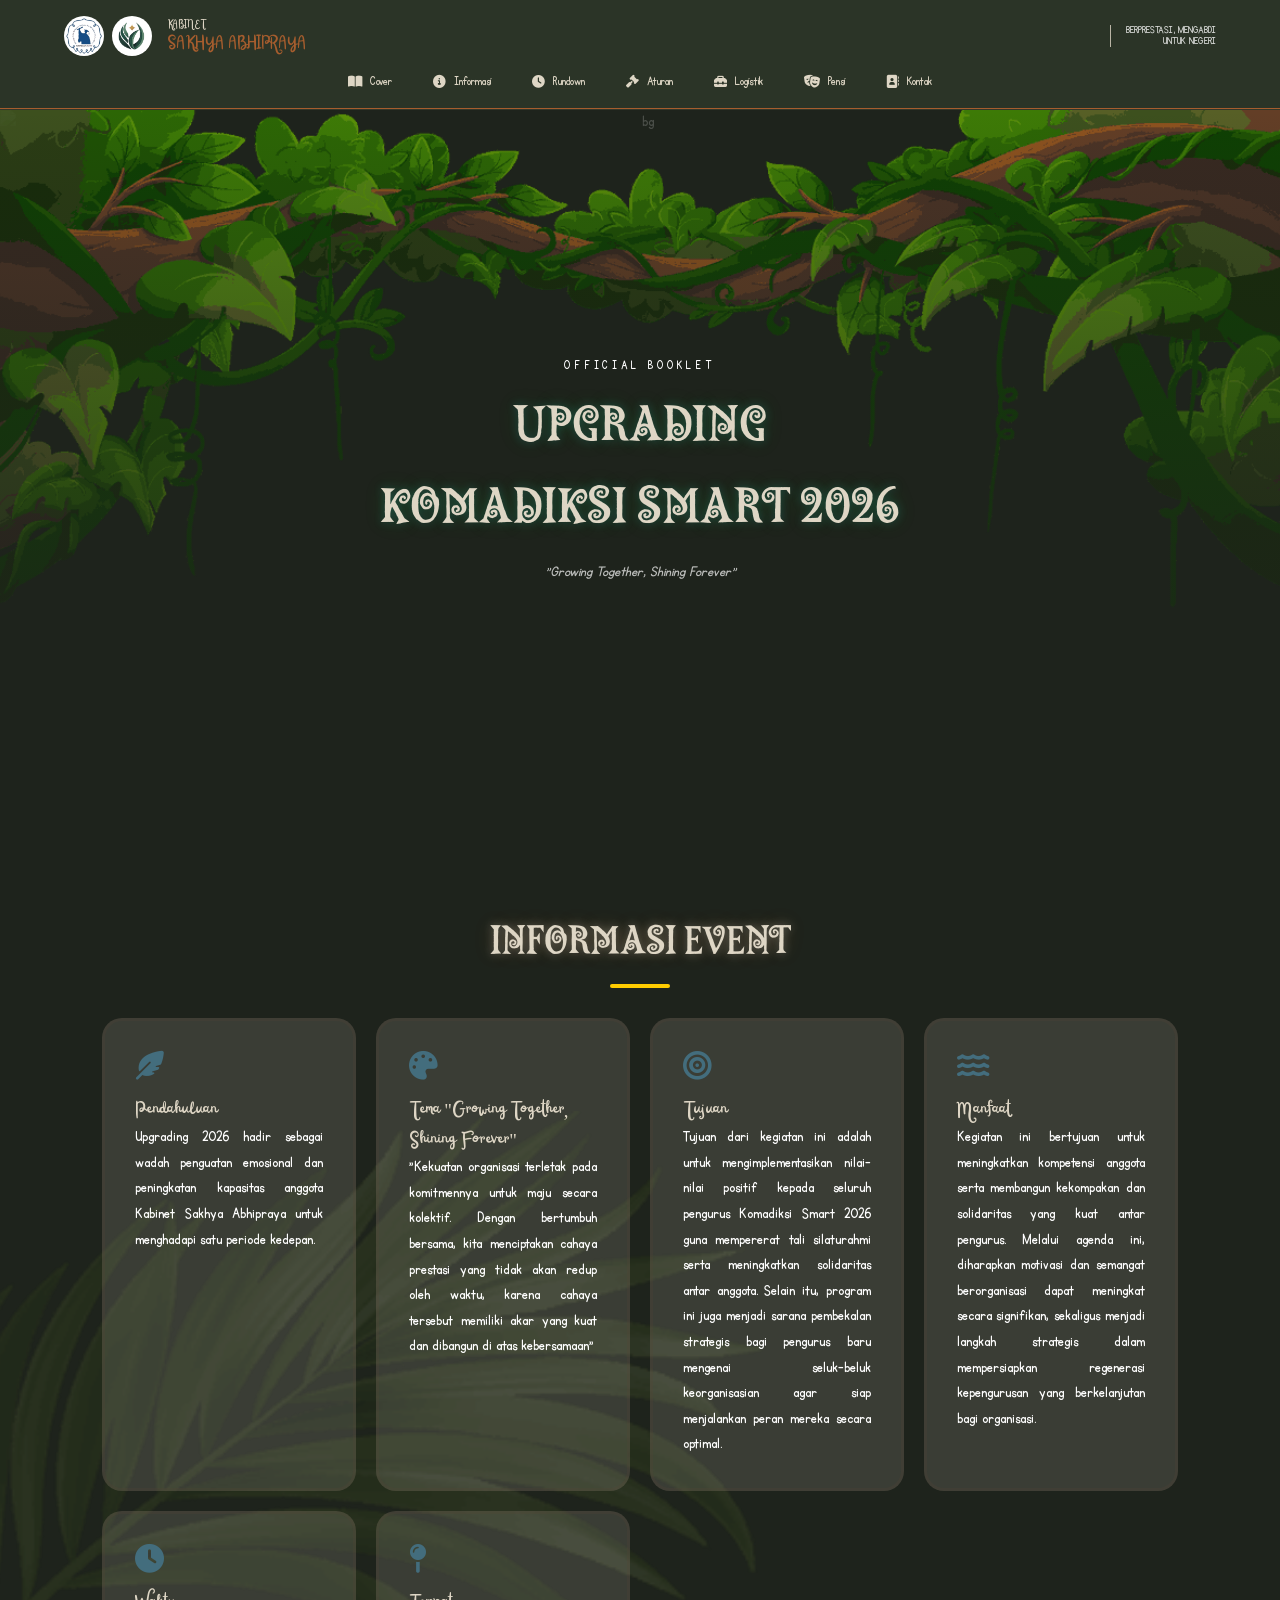
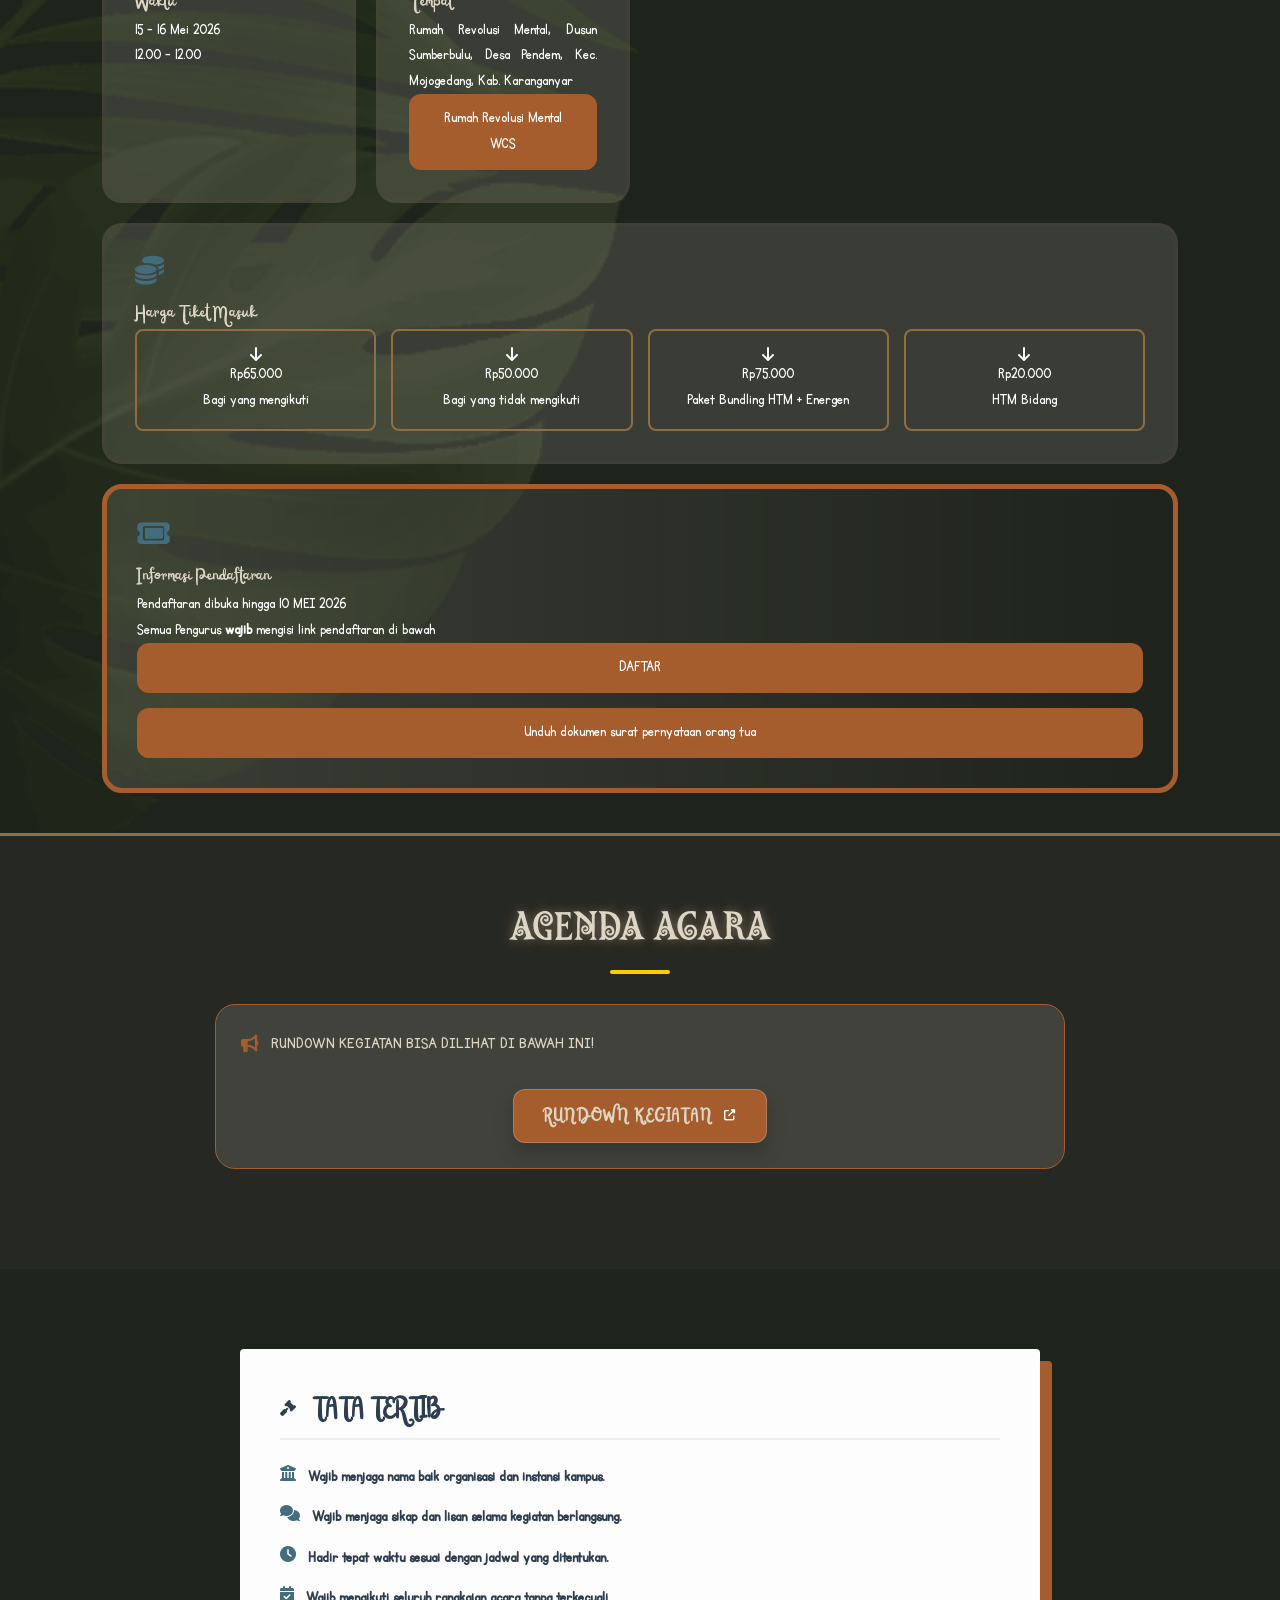
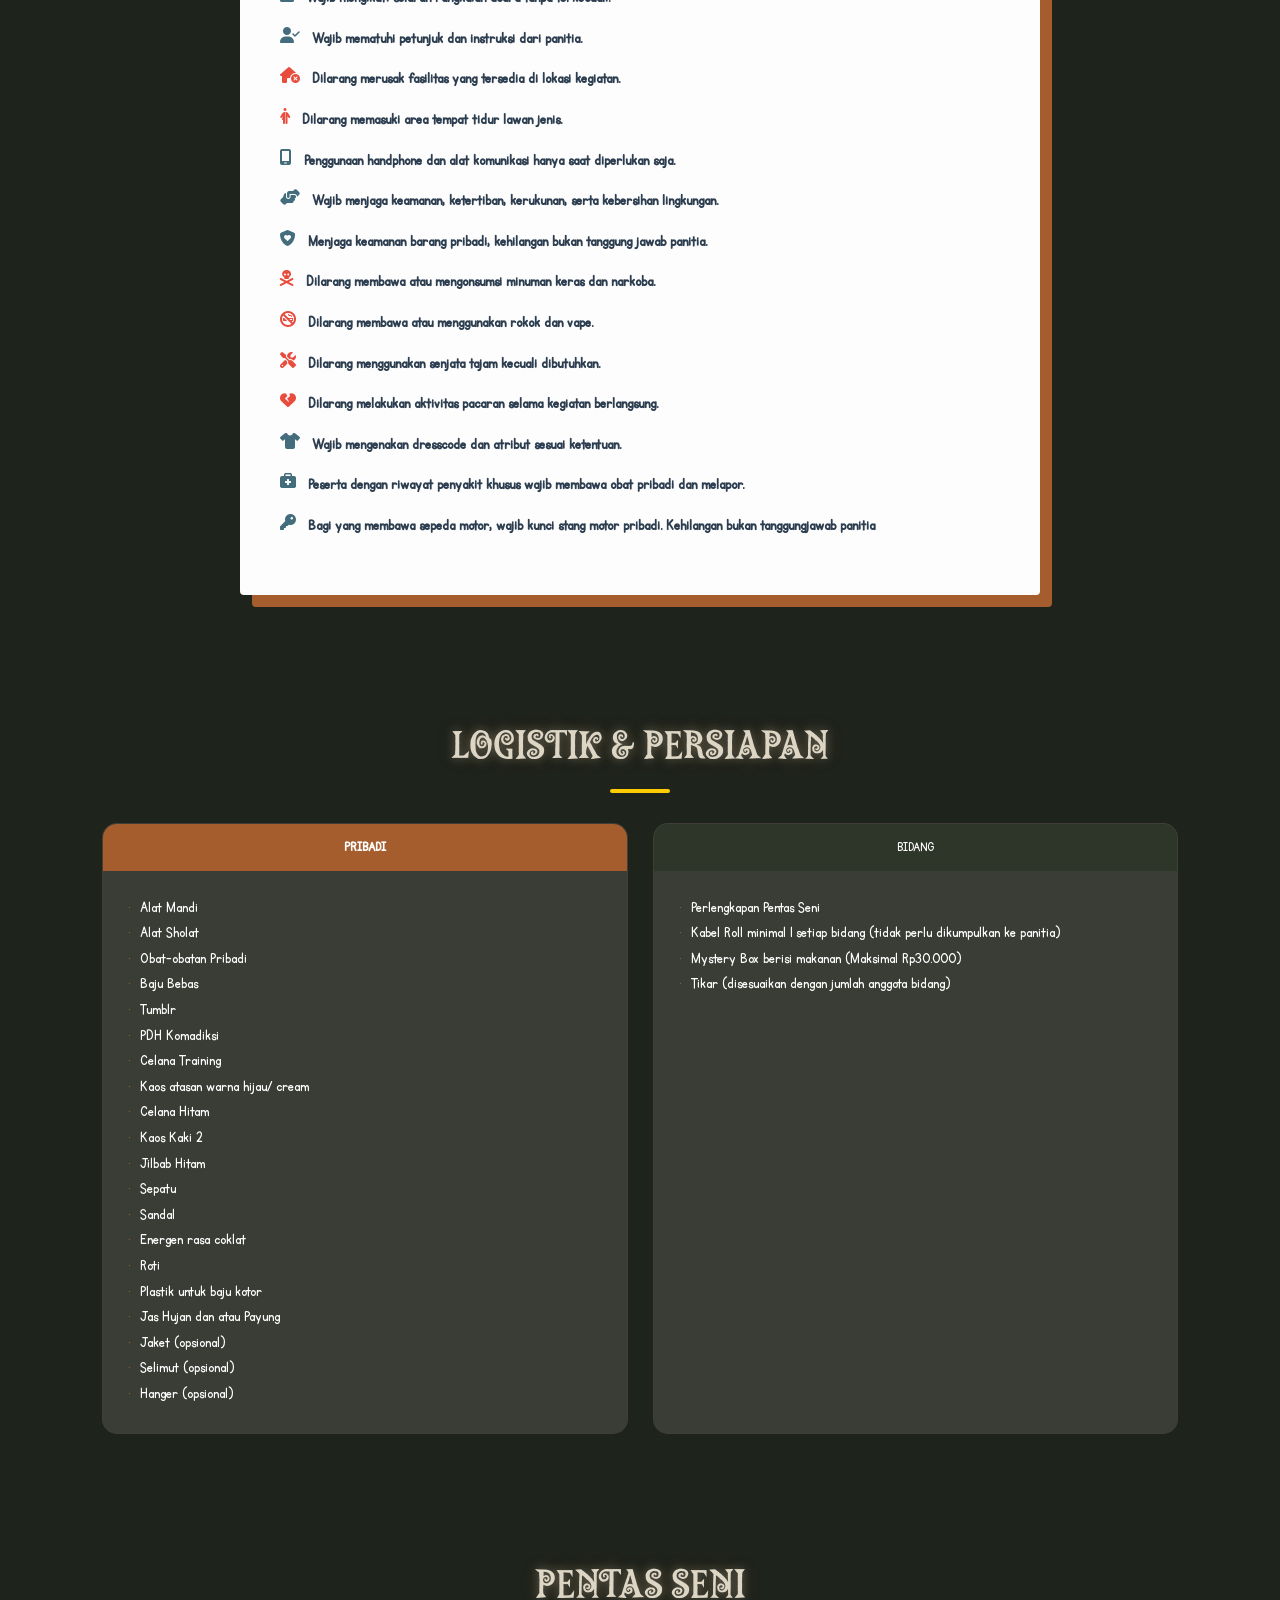
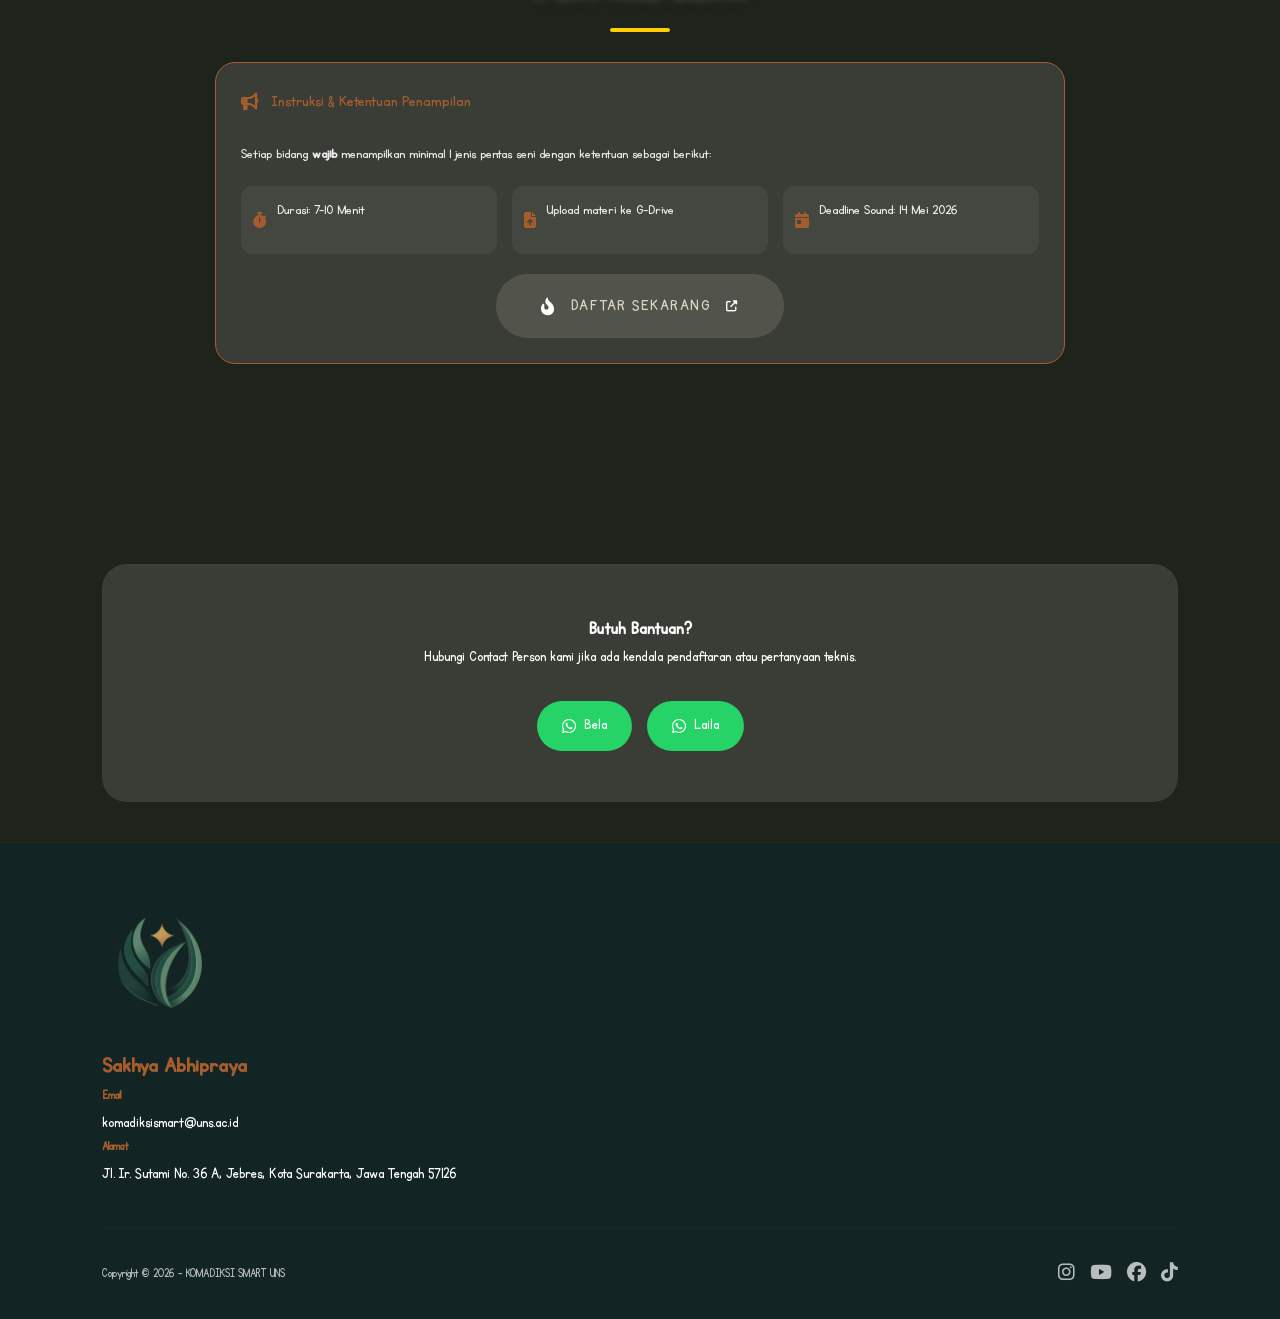
==== commit 2d3f859a: "daftar peserta" ====
--- a/index.html
+++ b/index.html
@@ -151,7 +151,7 @@
                                 </div>
                                 <div class="ticket-btn">
                                     <a href="https://forms.gle/Y3BvnCs7o3F5cPPj6" class="btn-action-small">DAFTAR</a>
-                                    <a href="#" class="btn-action-small">Unduh dokumen surat pernyataan orang tua</a>
+                                    <a href="https://drive.google.com/drive/folders/1vJq7Zr3sLzpMCgMybBn4jUTNfomdTYVT" class="btn-action-small">Unduh dokumen surat pernyataan orang tua</a>
                                 </div>
                             </div>
                         </div>
@@ -227,7 +227,6 @@
                                 <li>Alat Sholat</li>
                                 <li>Obat-obatan Pribadi</li>
                                 <li>Baju Bebas</li>
-                                <li>Baju Olahraga</li>
                                 <li>Tumblr</li>
                                 <li>PDH Komadiksi</li>
                                 <li>Celana Training</li>
@@ -237,7 +236,7 @@
                                 <li>Jilbab Hitam</li>
                                 <li>Sepatu</li>
                                 <li>Sandal</li>
-                                <li>Energen rasa [apa]</li>
+                                <li>Energen rasa coklat</li>
                                 <li>Roti</li>
                                 <li>Plastik untuk baju kotor</li>
                                 <li>Jas Hujan dan atau Payung</li>
@@ -391,7 +390,7 @@
                     }
                 });
             });
-
+//
         });
 
         function startCountdowns() {
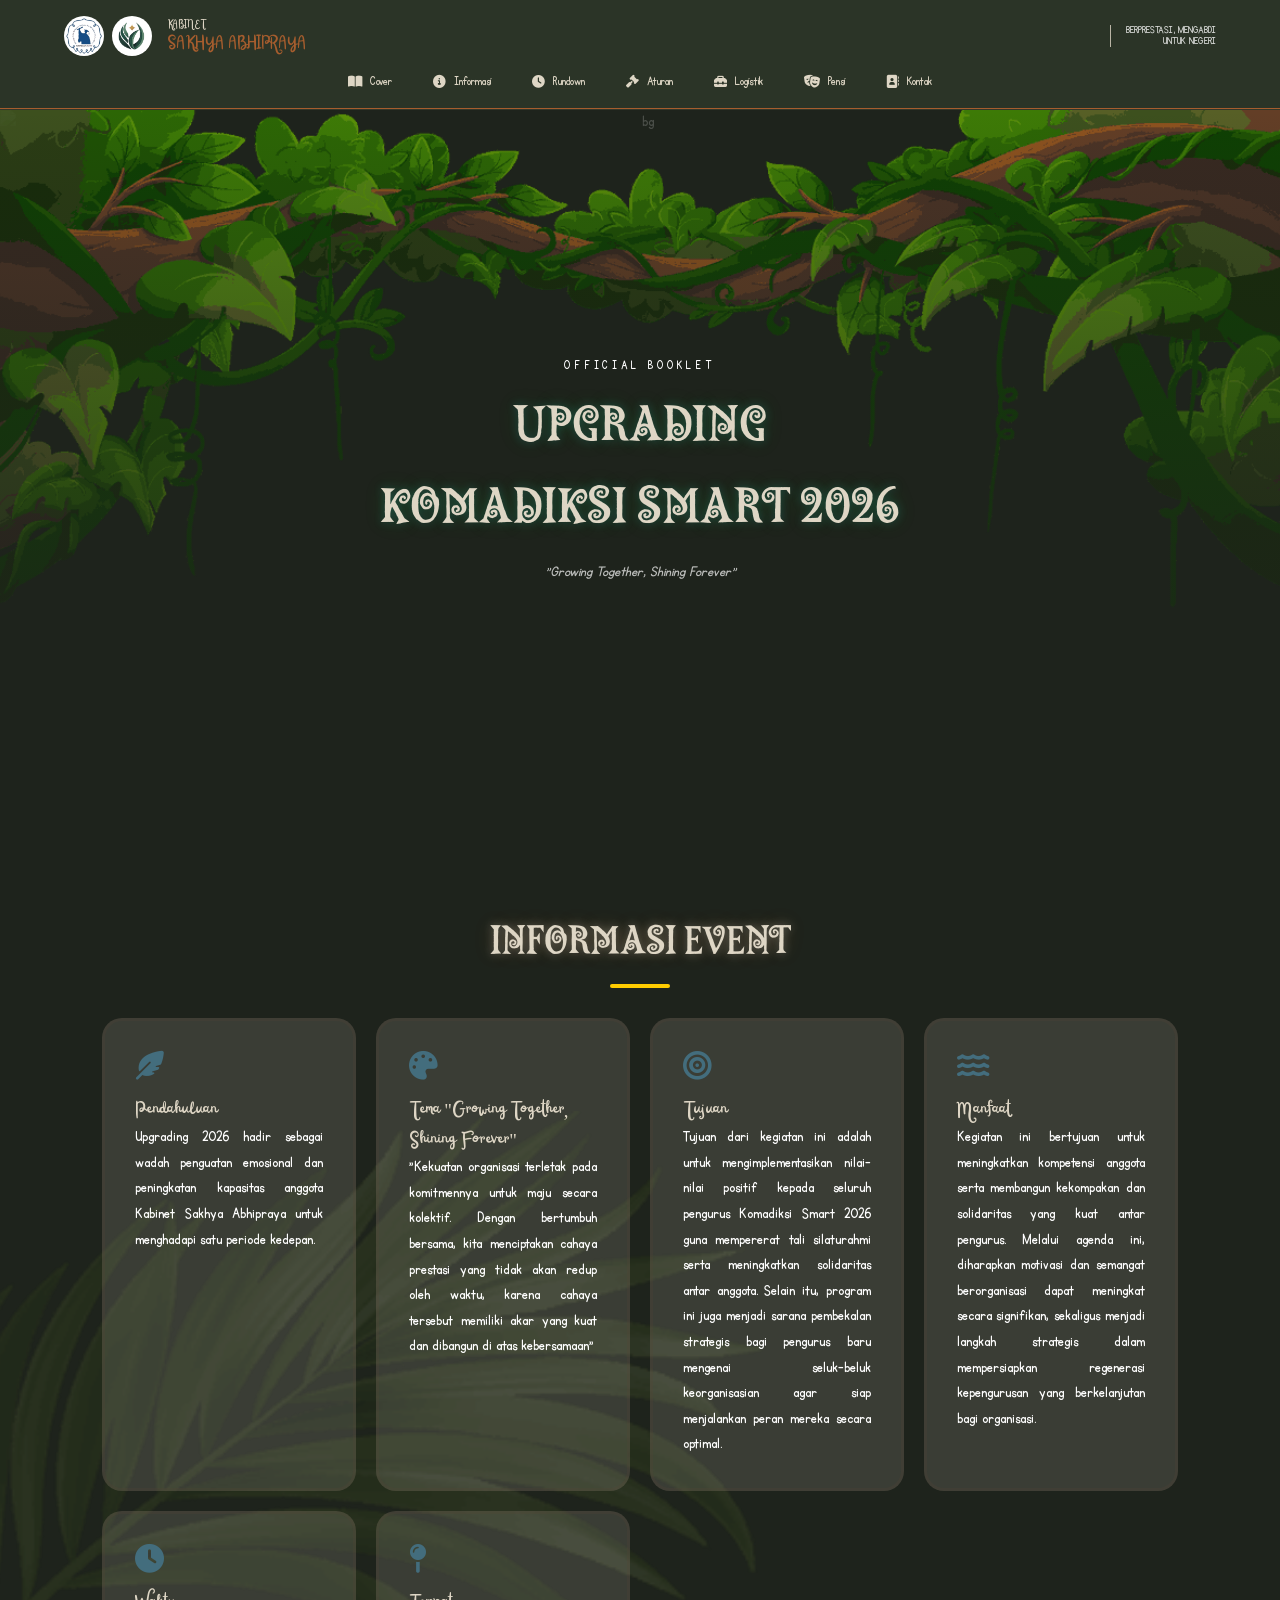
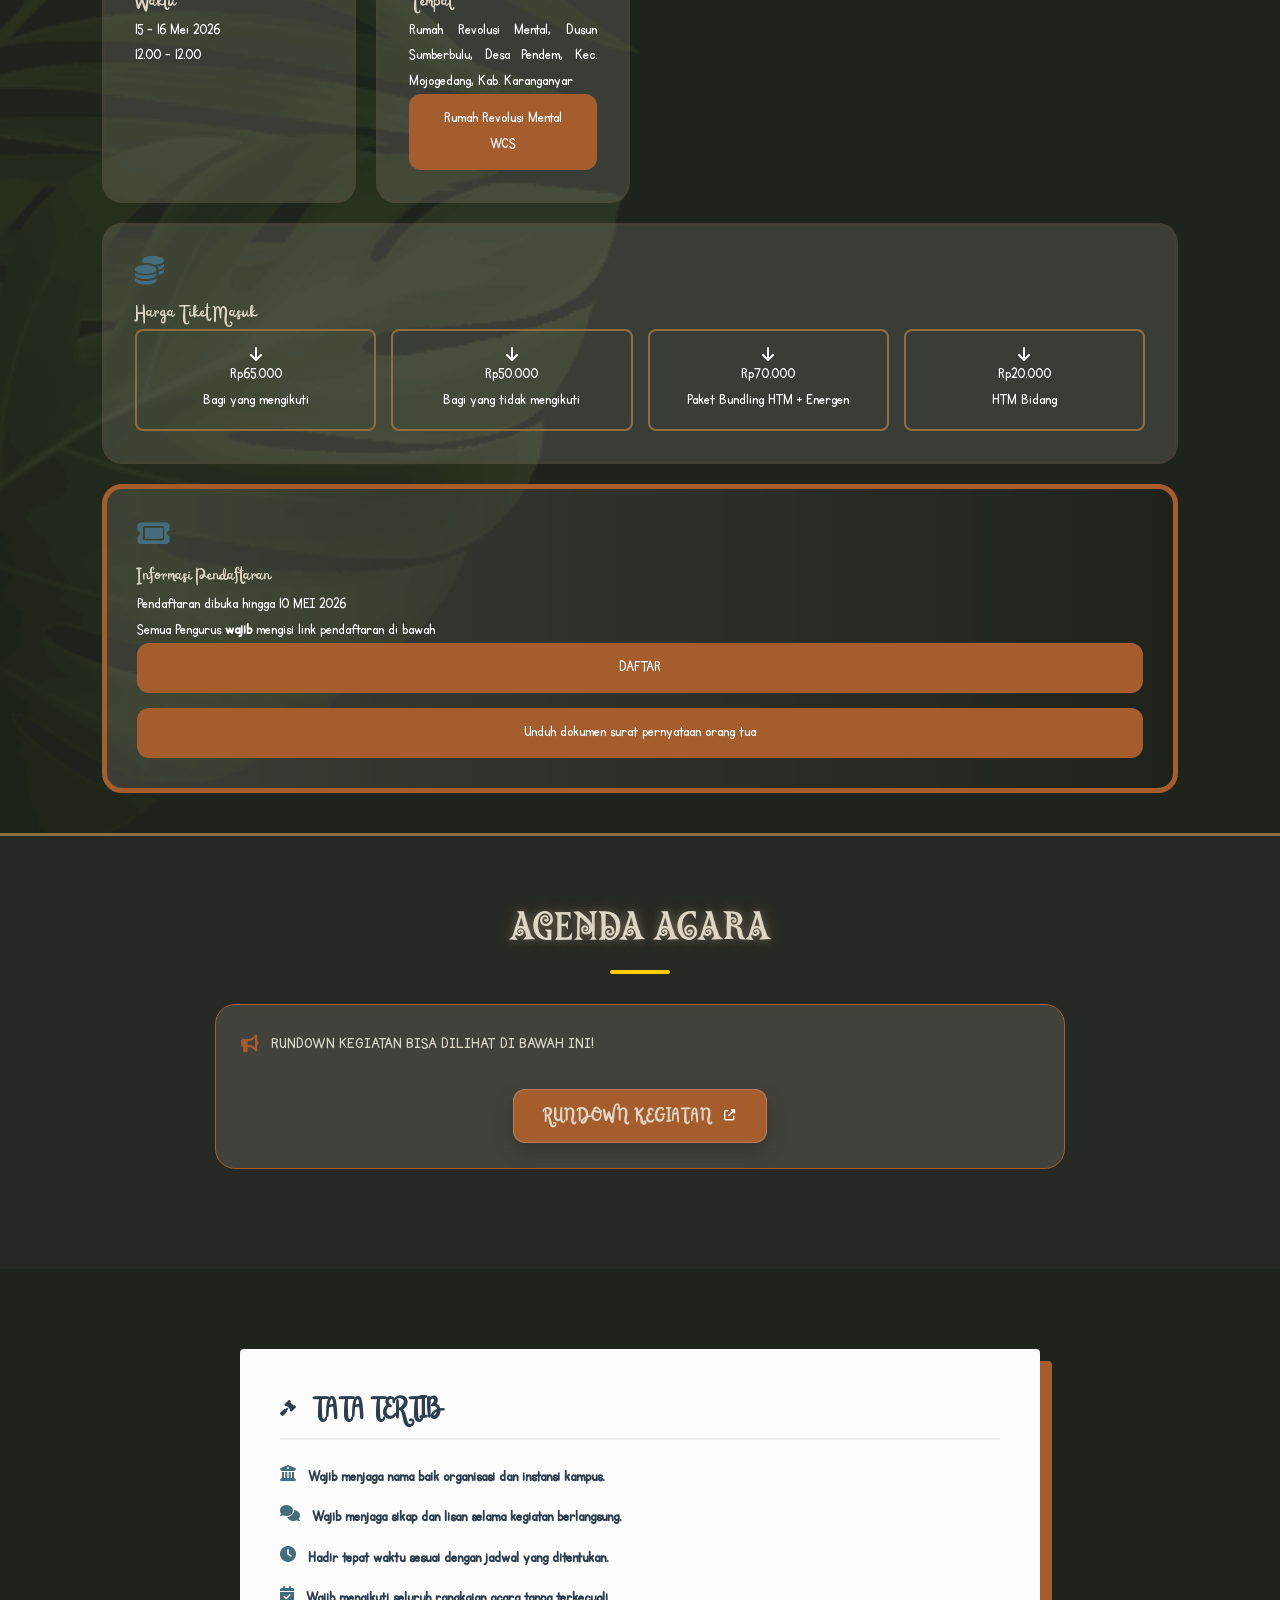
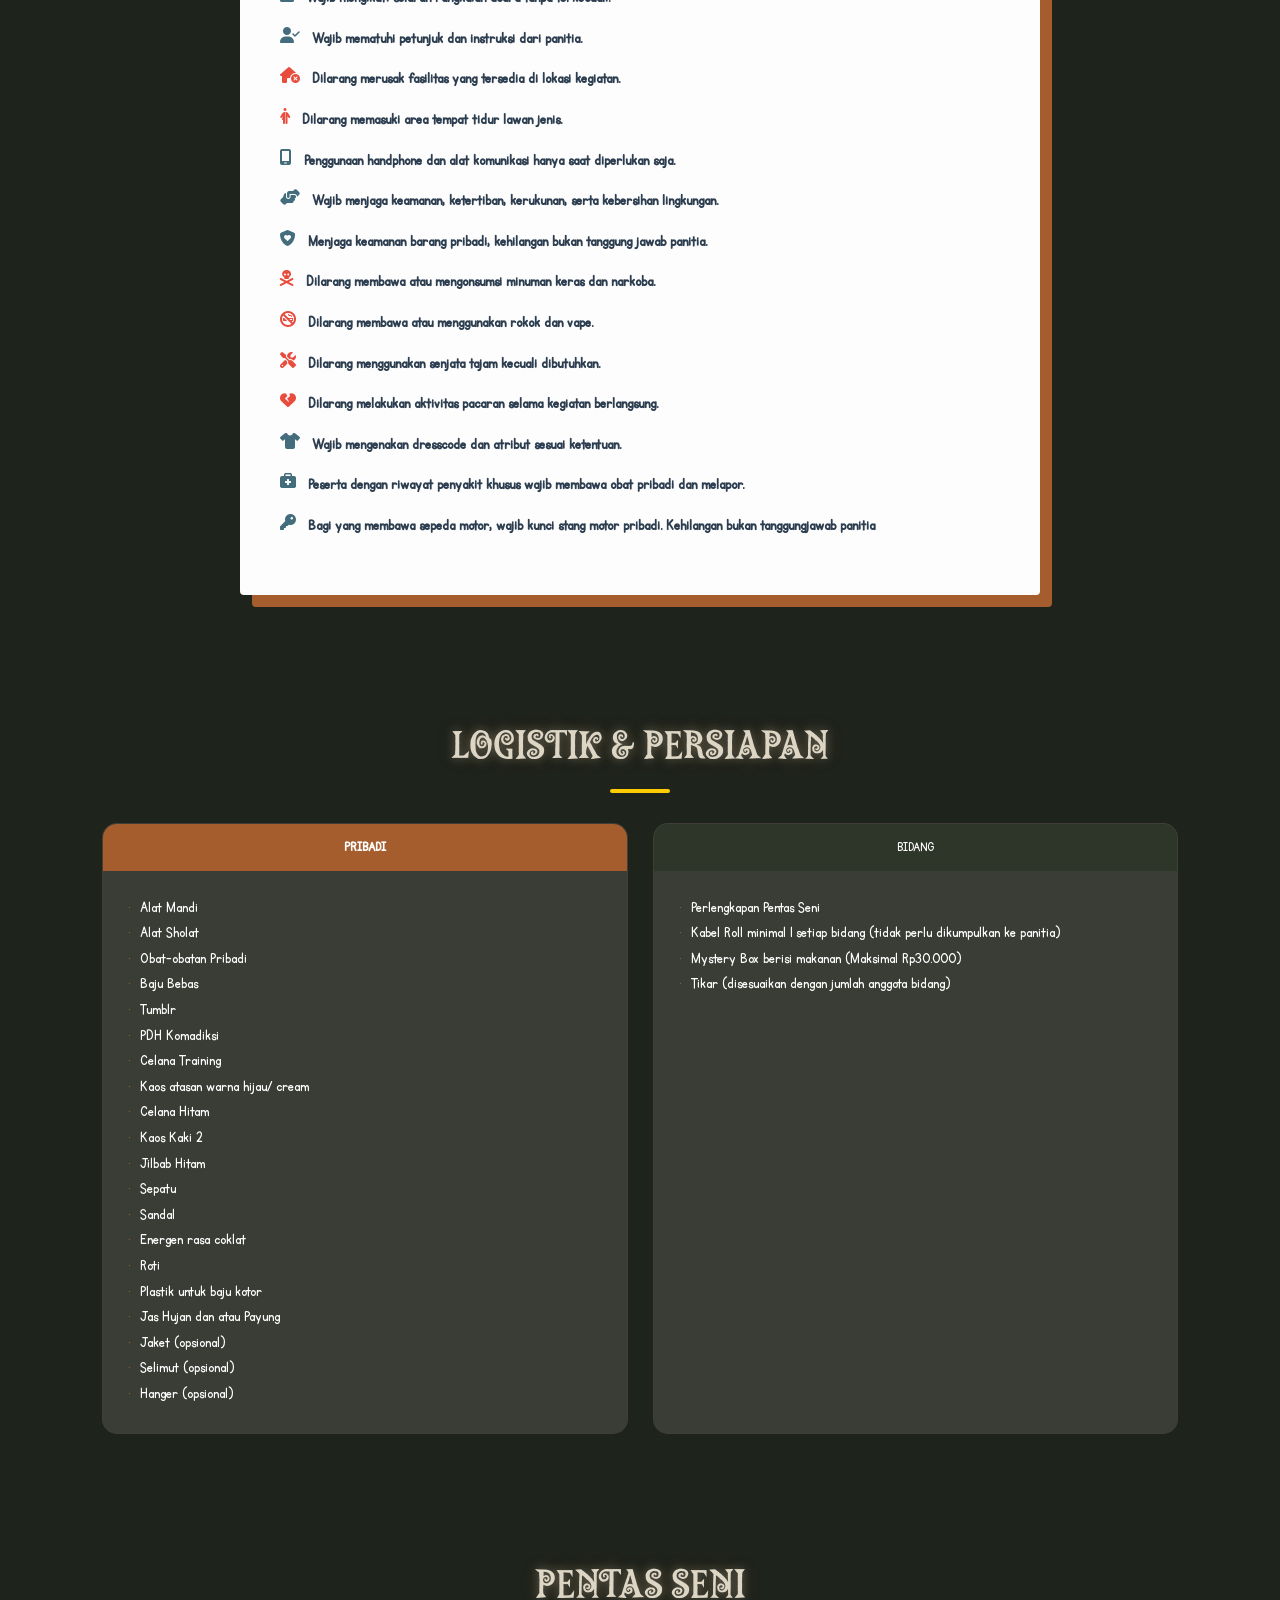
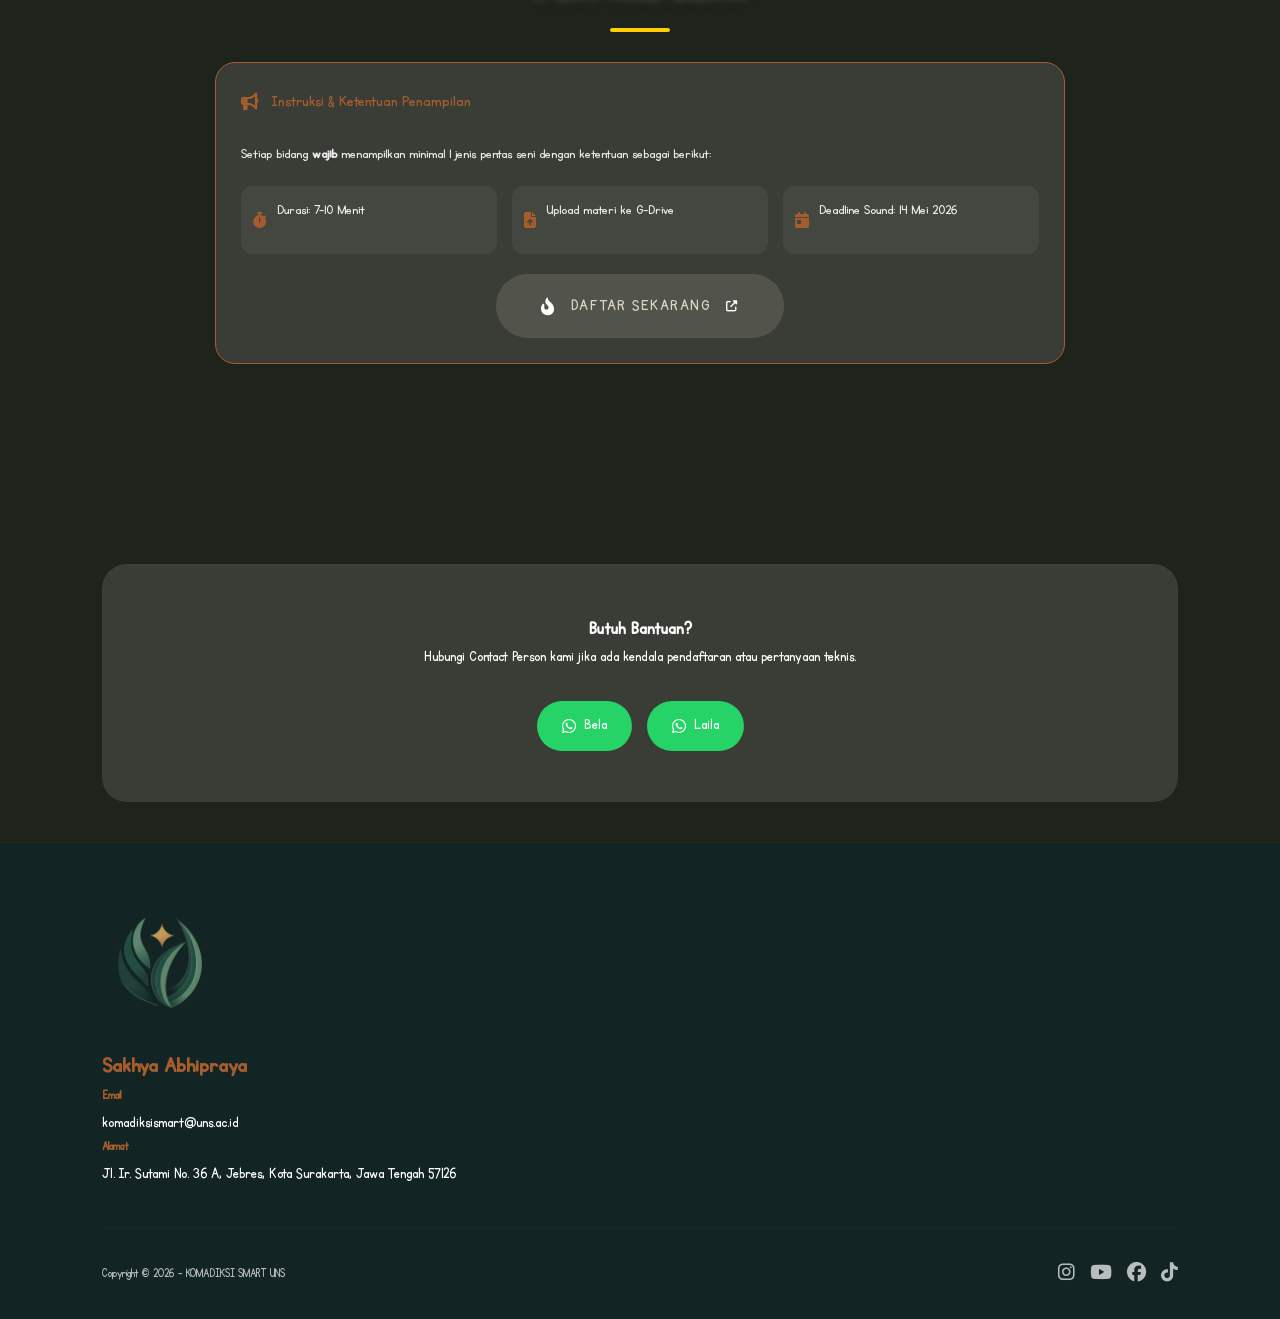
==== commit 82462ce0: "70.000" ====
--- a/index.html
+++ b/index.html
@@ -129,7 +129,7 @@
                                 </div>
                                 <div class="n-htm">
                                     <i class="fa-solid fa-arrow-down"></i>
-                                    <p>Rp75.000</p>
+                                    <p>Rp70.000</p>
                                     <p>Paket Bundling HTM + Energen</p>
                                 </div>
                                 <div class="n-htm">
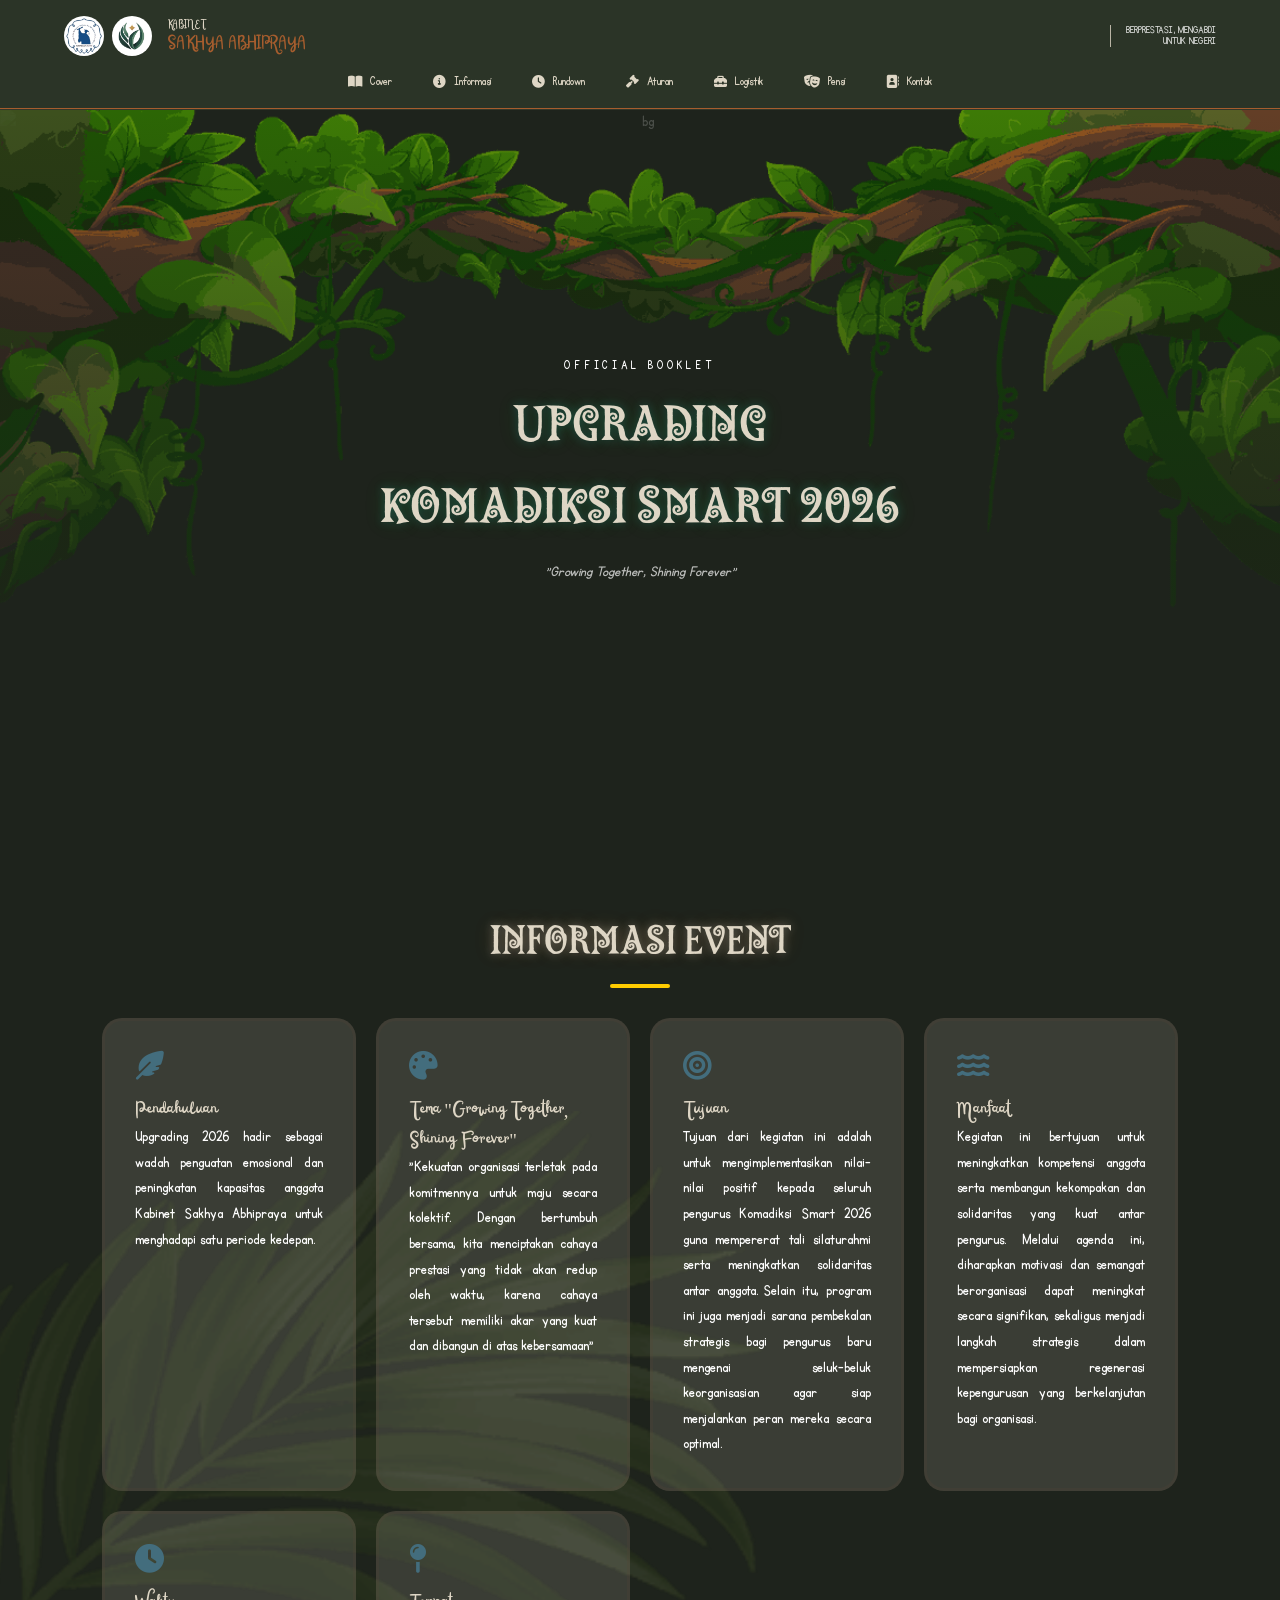
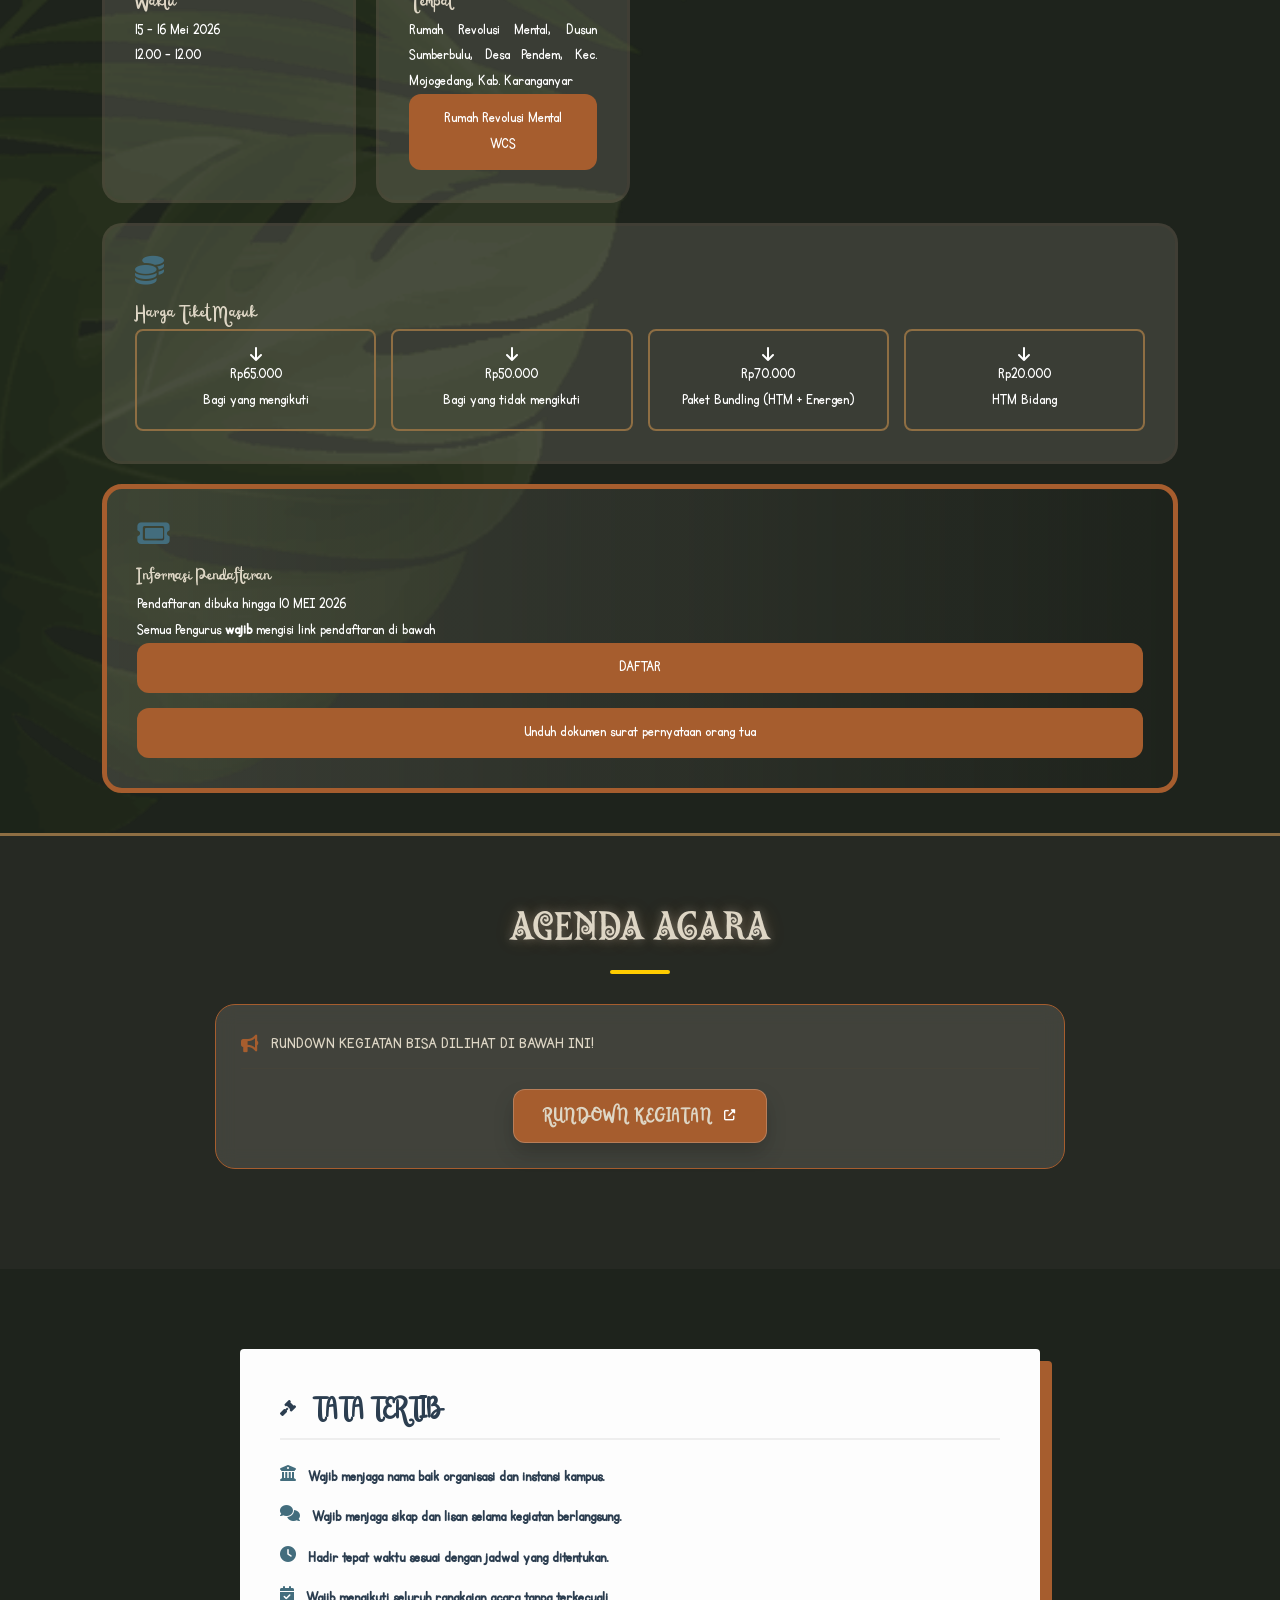
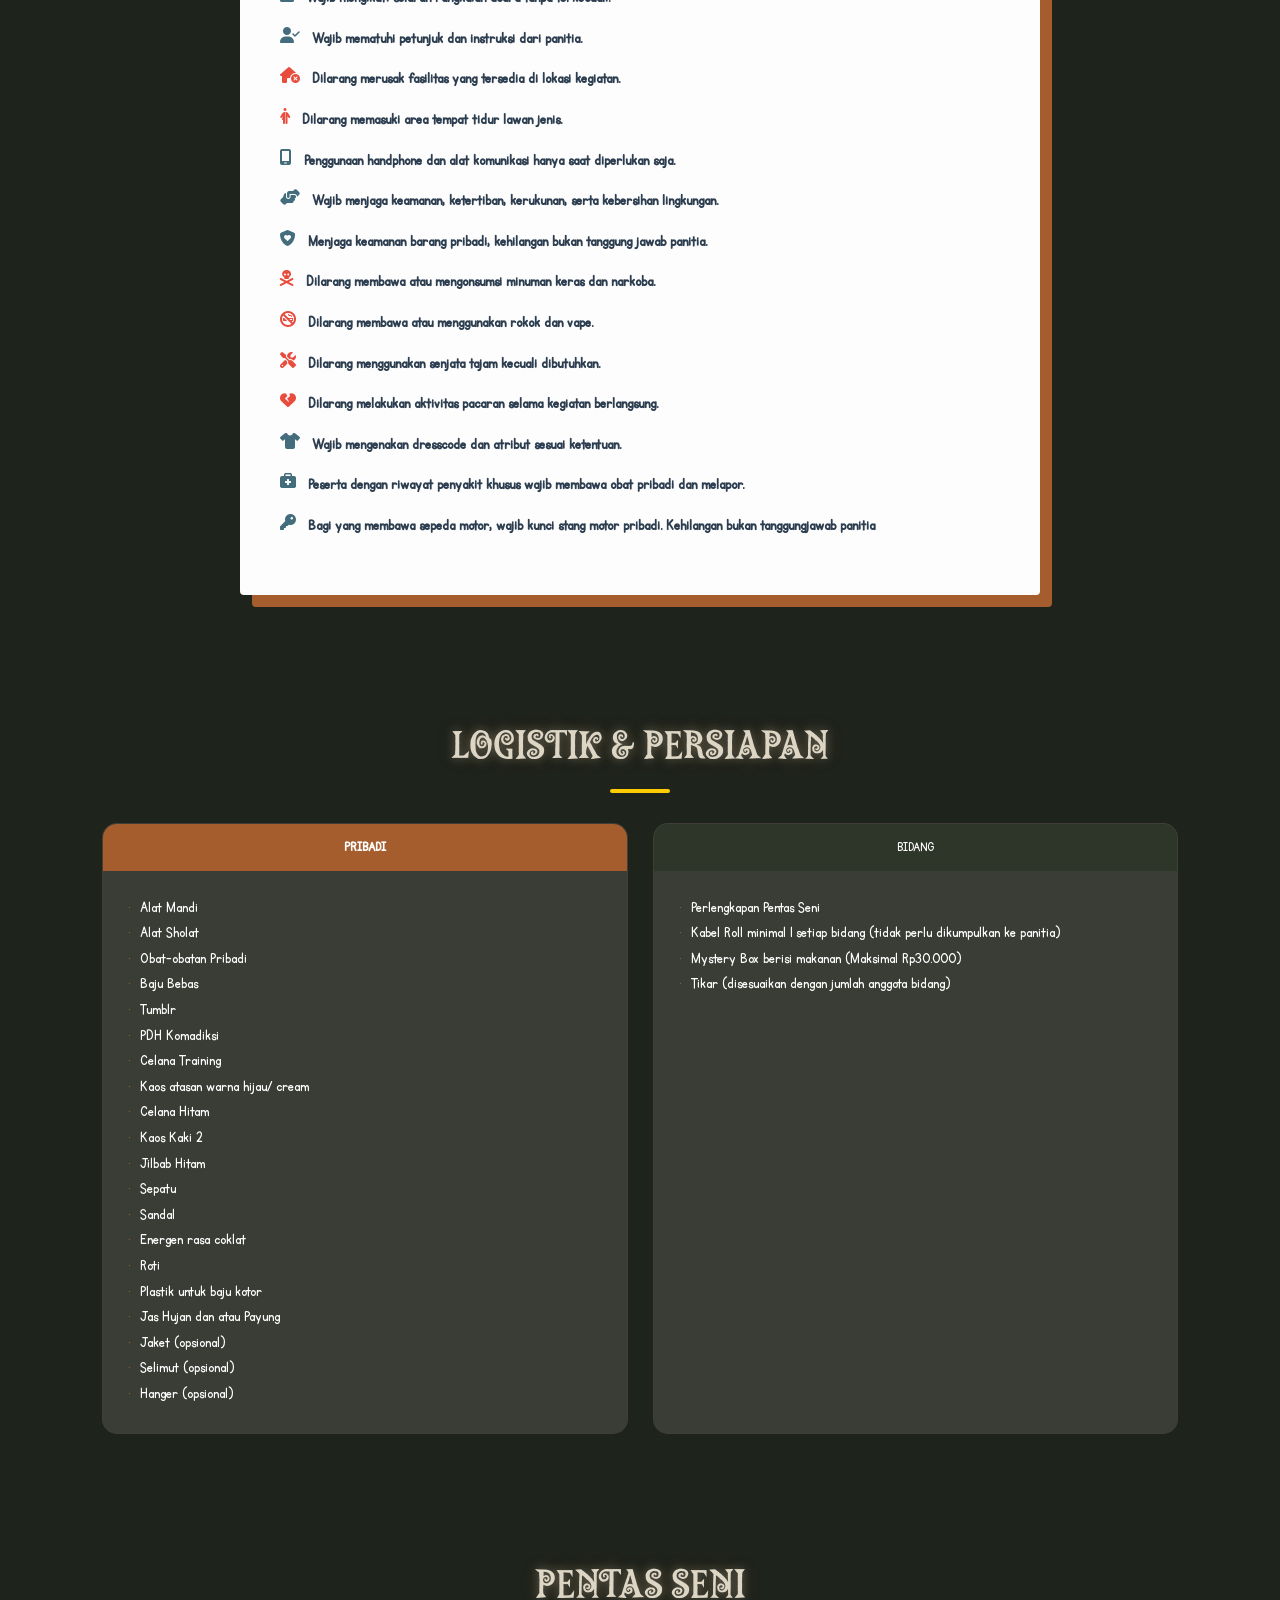
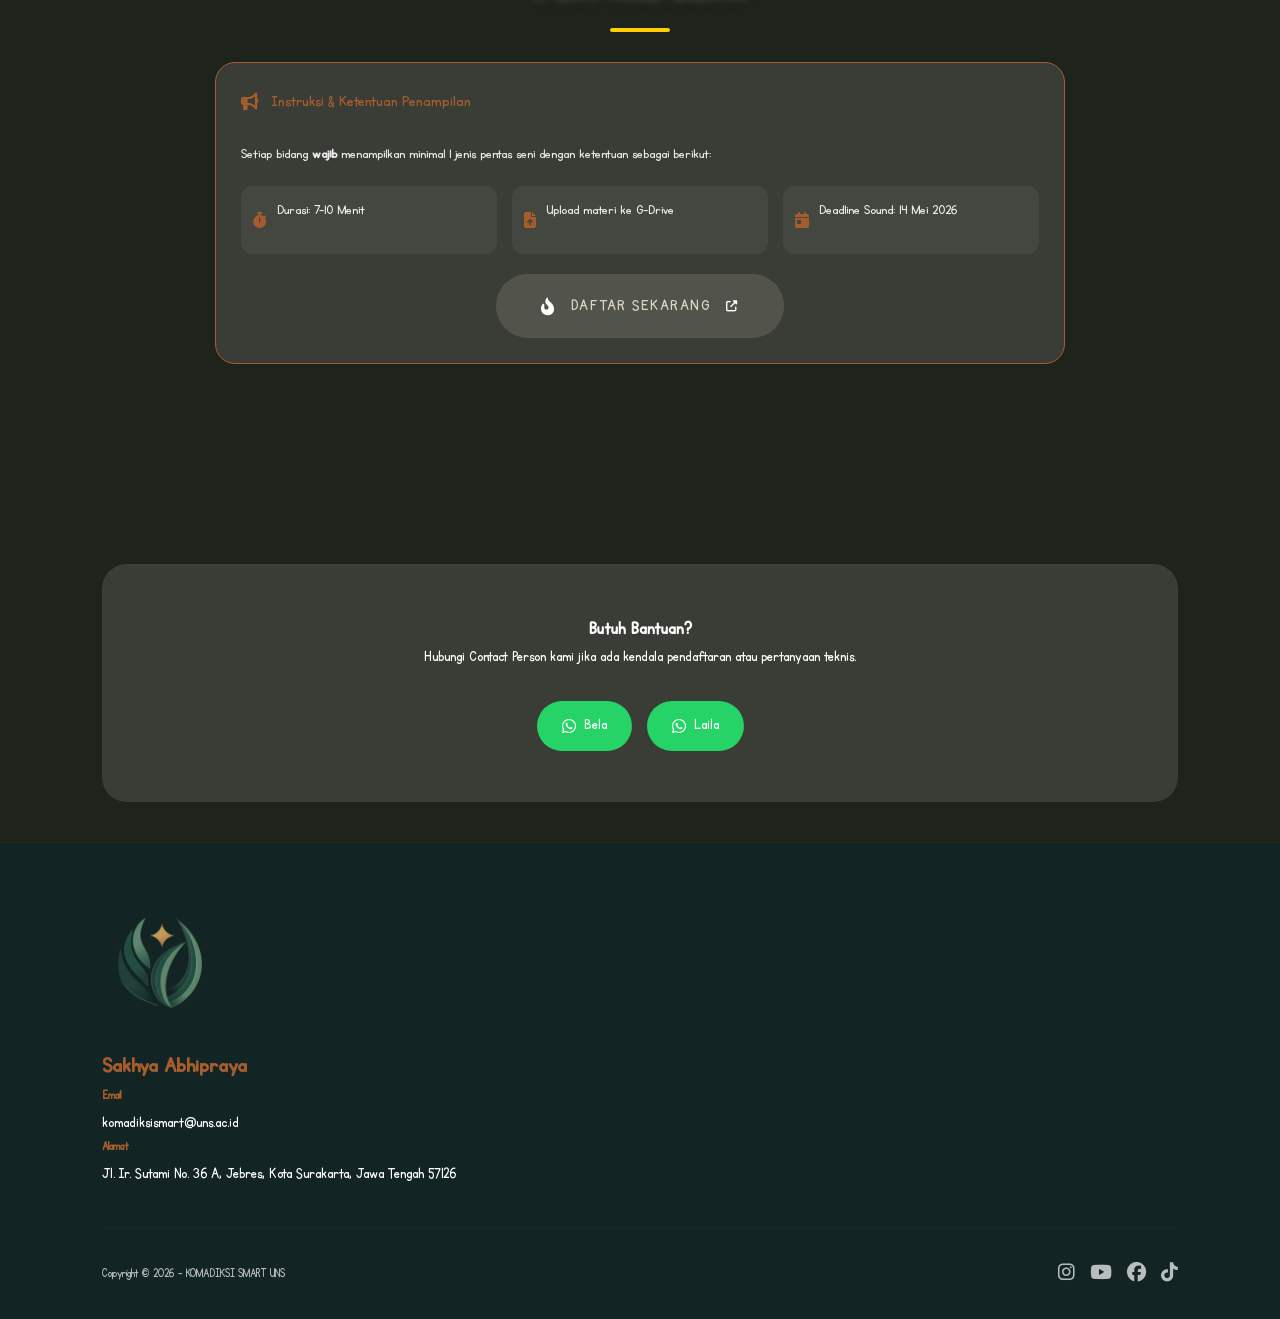
==== commit aec2c96a: "add ()" ====
--- a/index.html
+++ b/index.html
@@ -130,7 +130,7 @@
                                 <div class="n-htm">
                                     <i class="fa-solid fa-arrow-down"></i>
                                     <p>Rp70.000</p>
-                                    <p>Paket Bundling HTM + Energen</p>
+                                    <p>Paket Bundling (HTM + Energen)</p>
                                 </div>
                                 <div class="n-htm">
                                     <i class="fa-solid fa-arrow-down"></i>
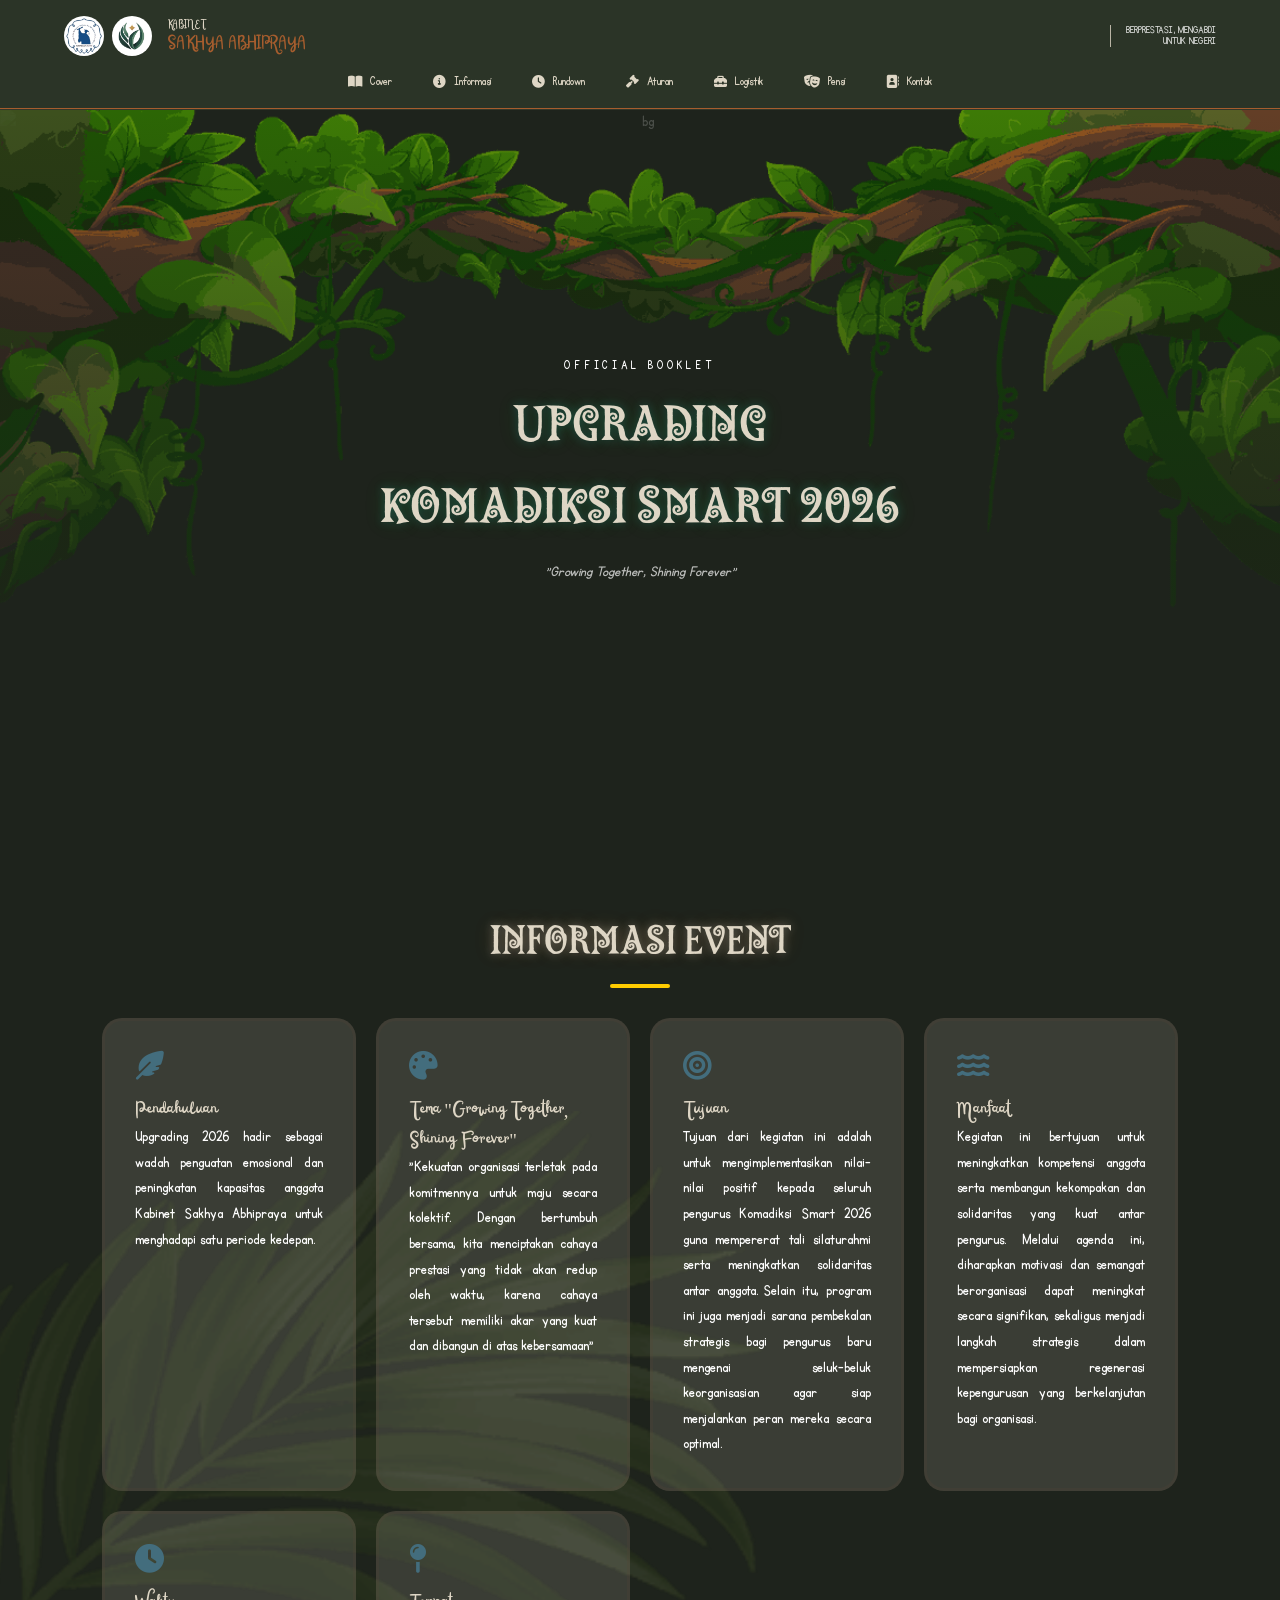
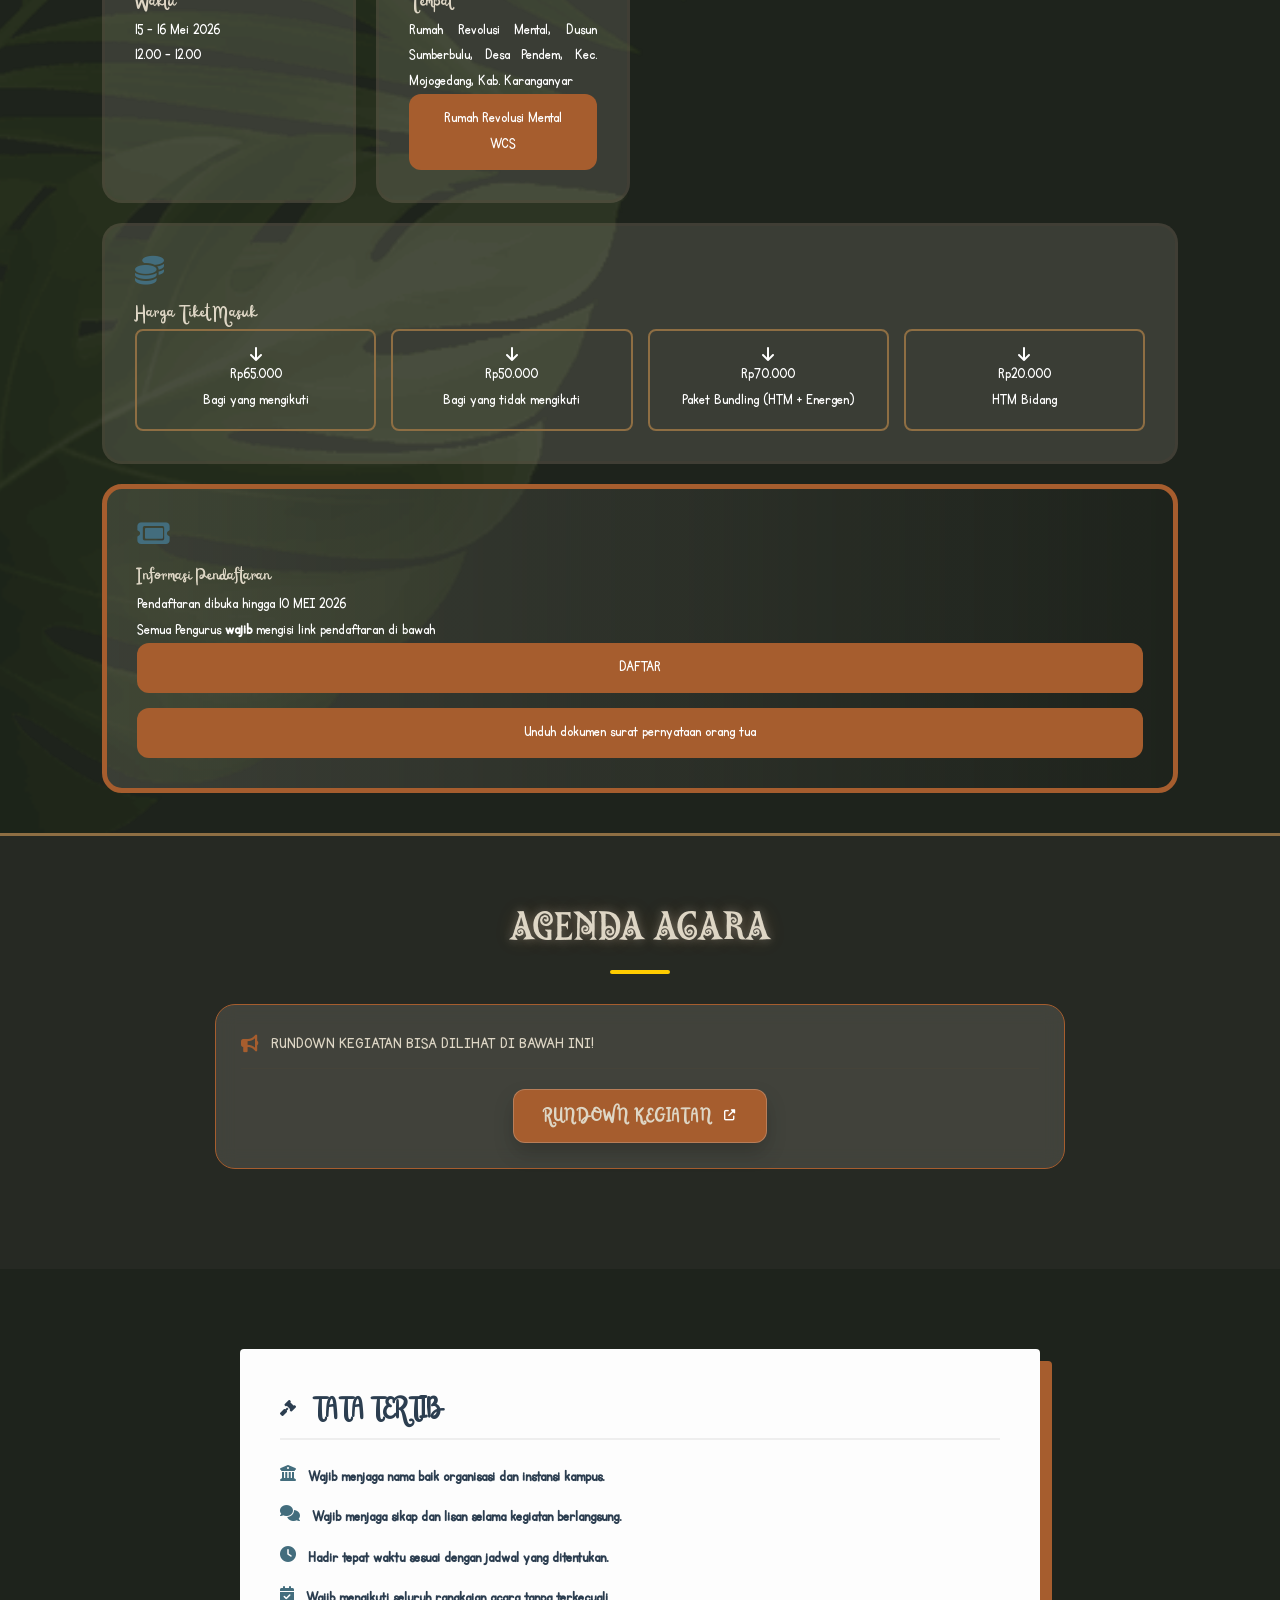
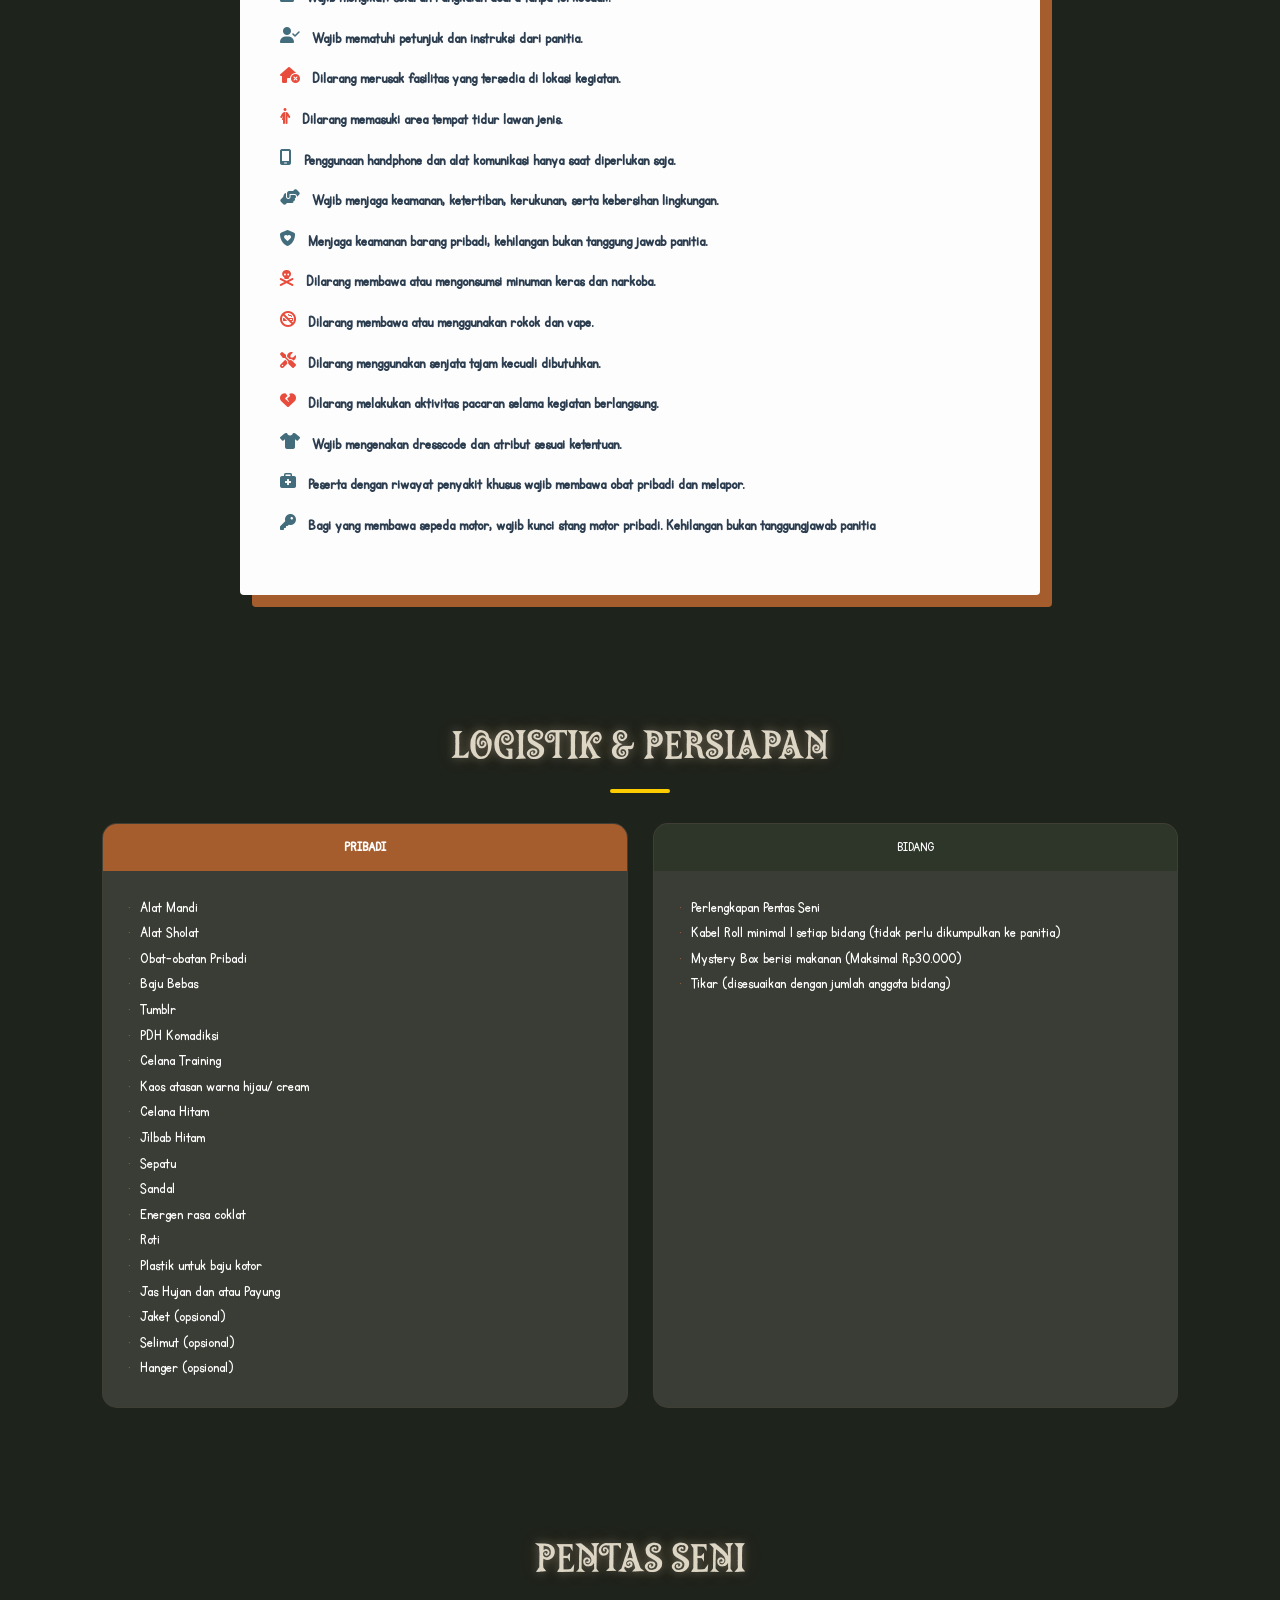
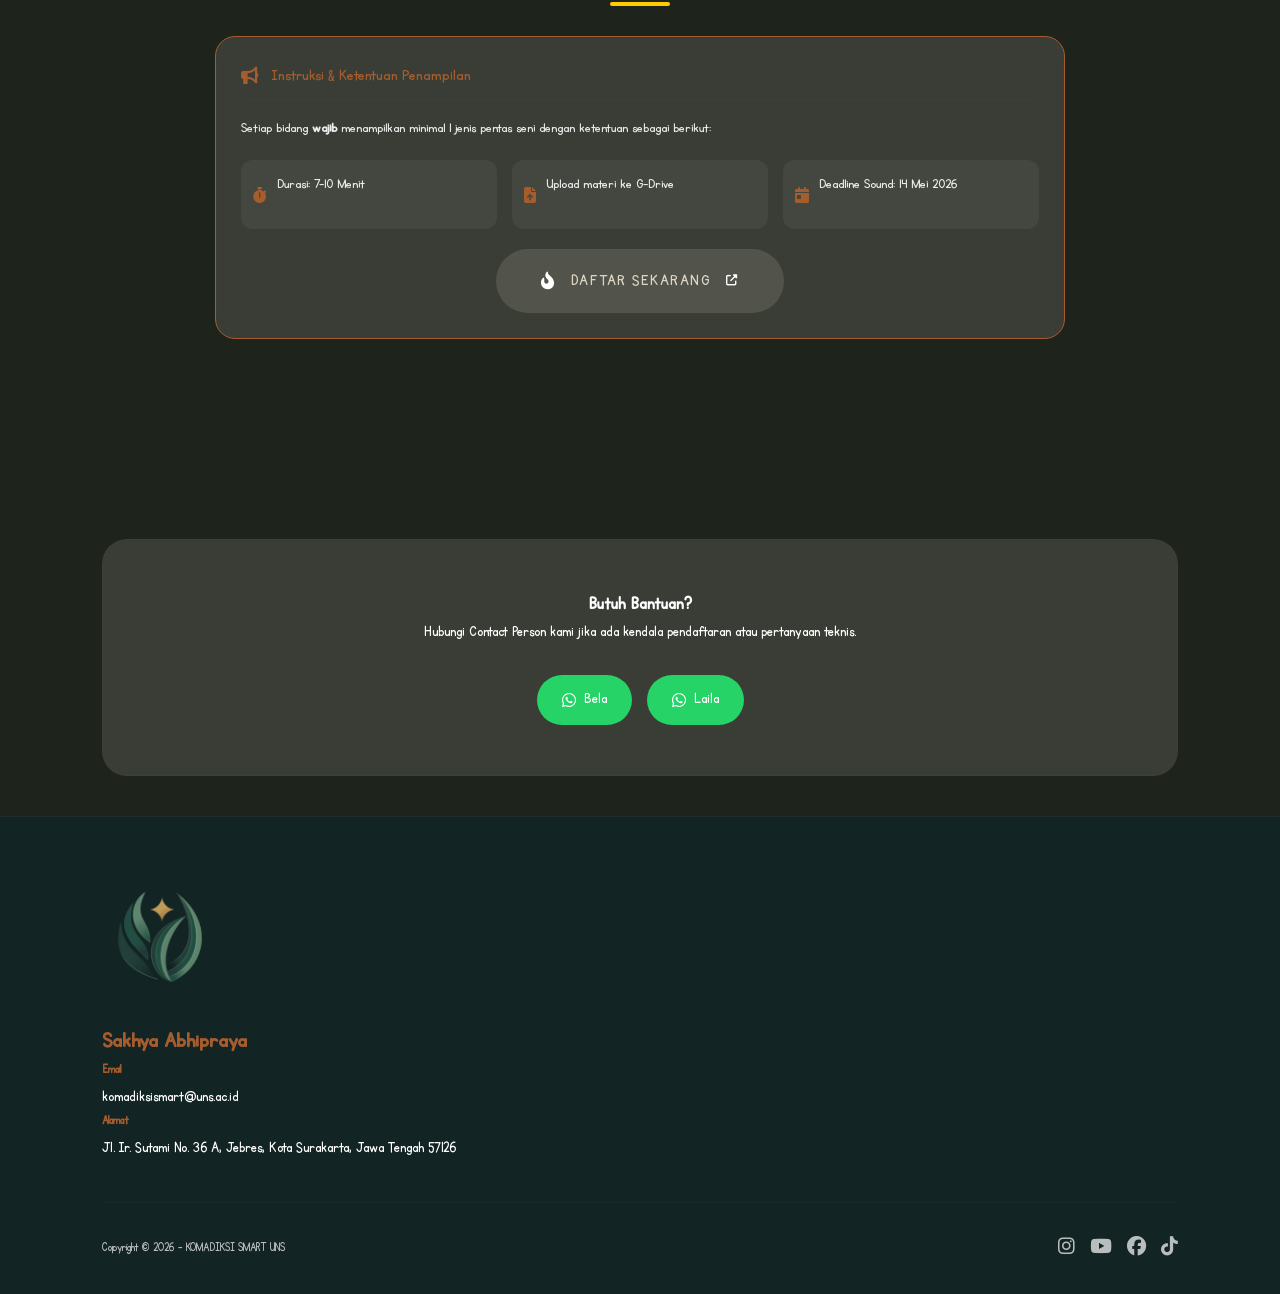
==== commit 353bcda7: "delete kaos kaki" ====
--- a/index.html
+++ b/index.html
@@ -232,7 +232,6 @@
                                 <li>Celana Training</li>
                                 <li>Kaos atasan warna hijau/ cream</li>
                                 <li>Celana Hitam</li>
-                                <li>Kaos Kaki 2</li>
                                 <li>Jilbab Hitam</li>
                                 <li>Sepatu</li>
                                 <li>Sandal</li>
